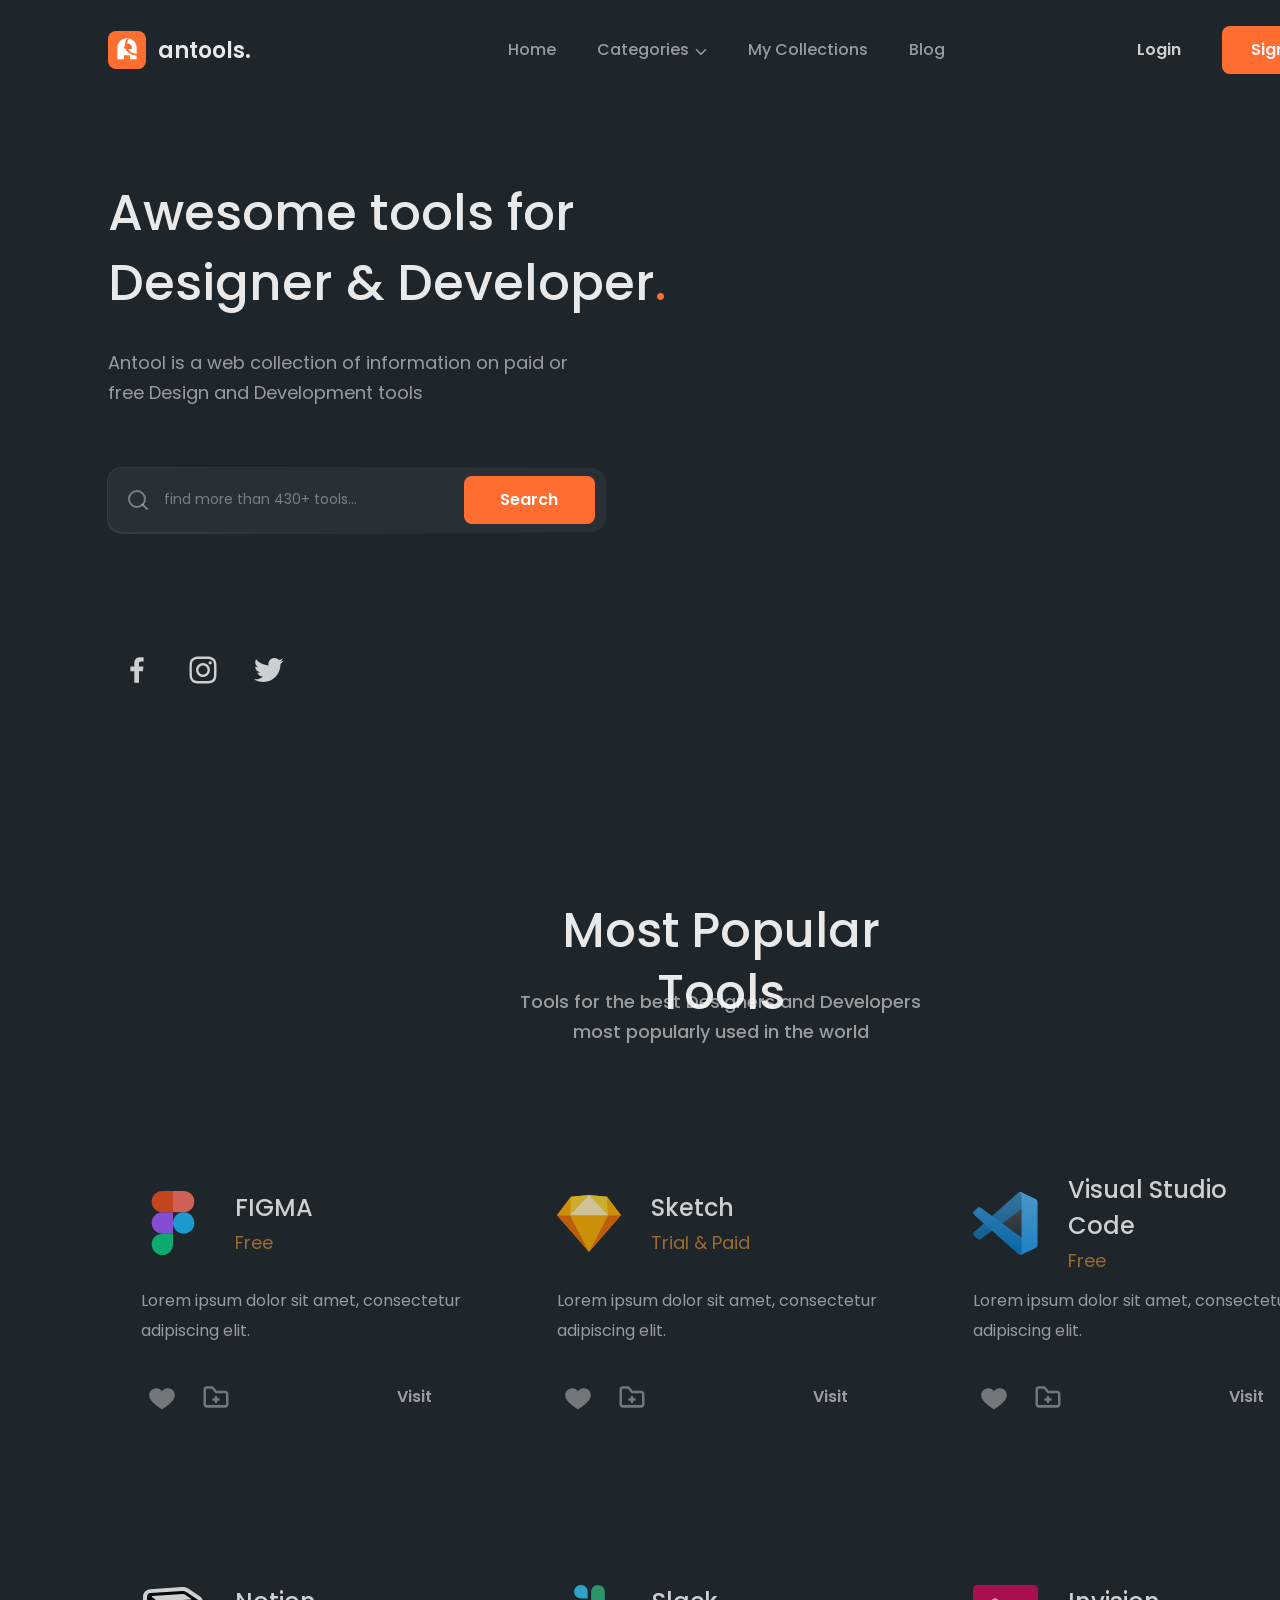
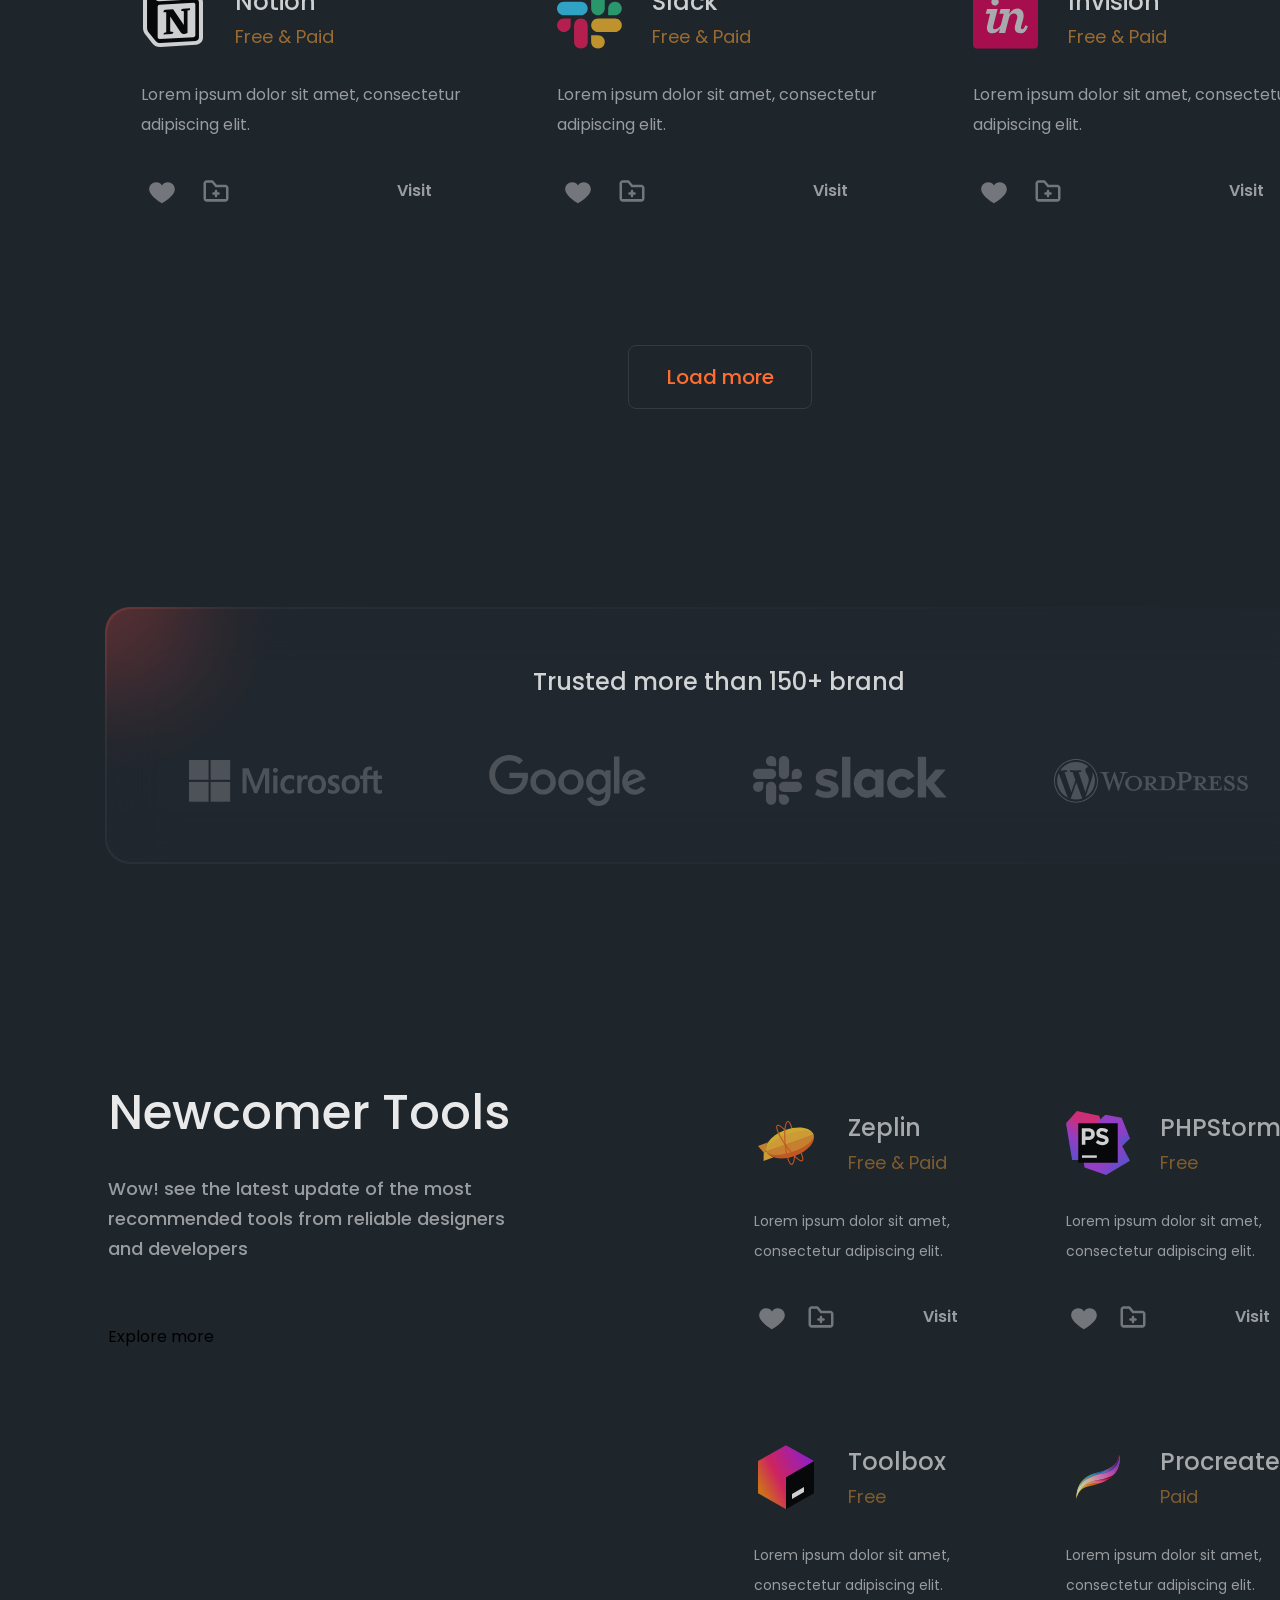
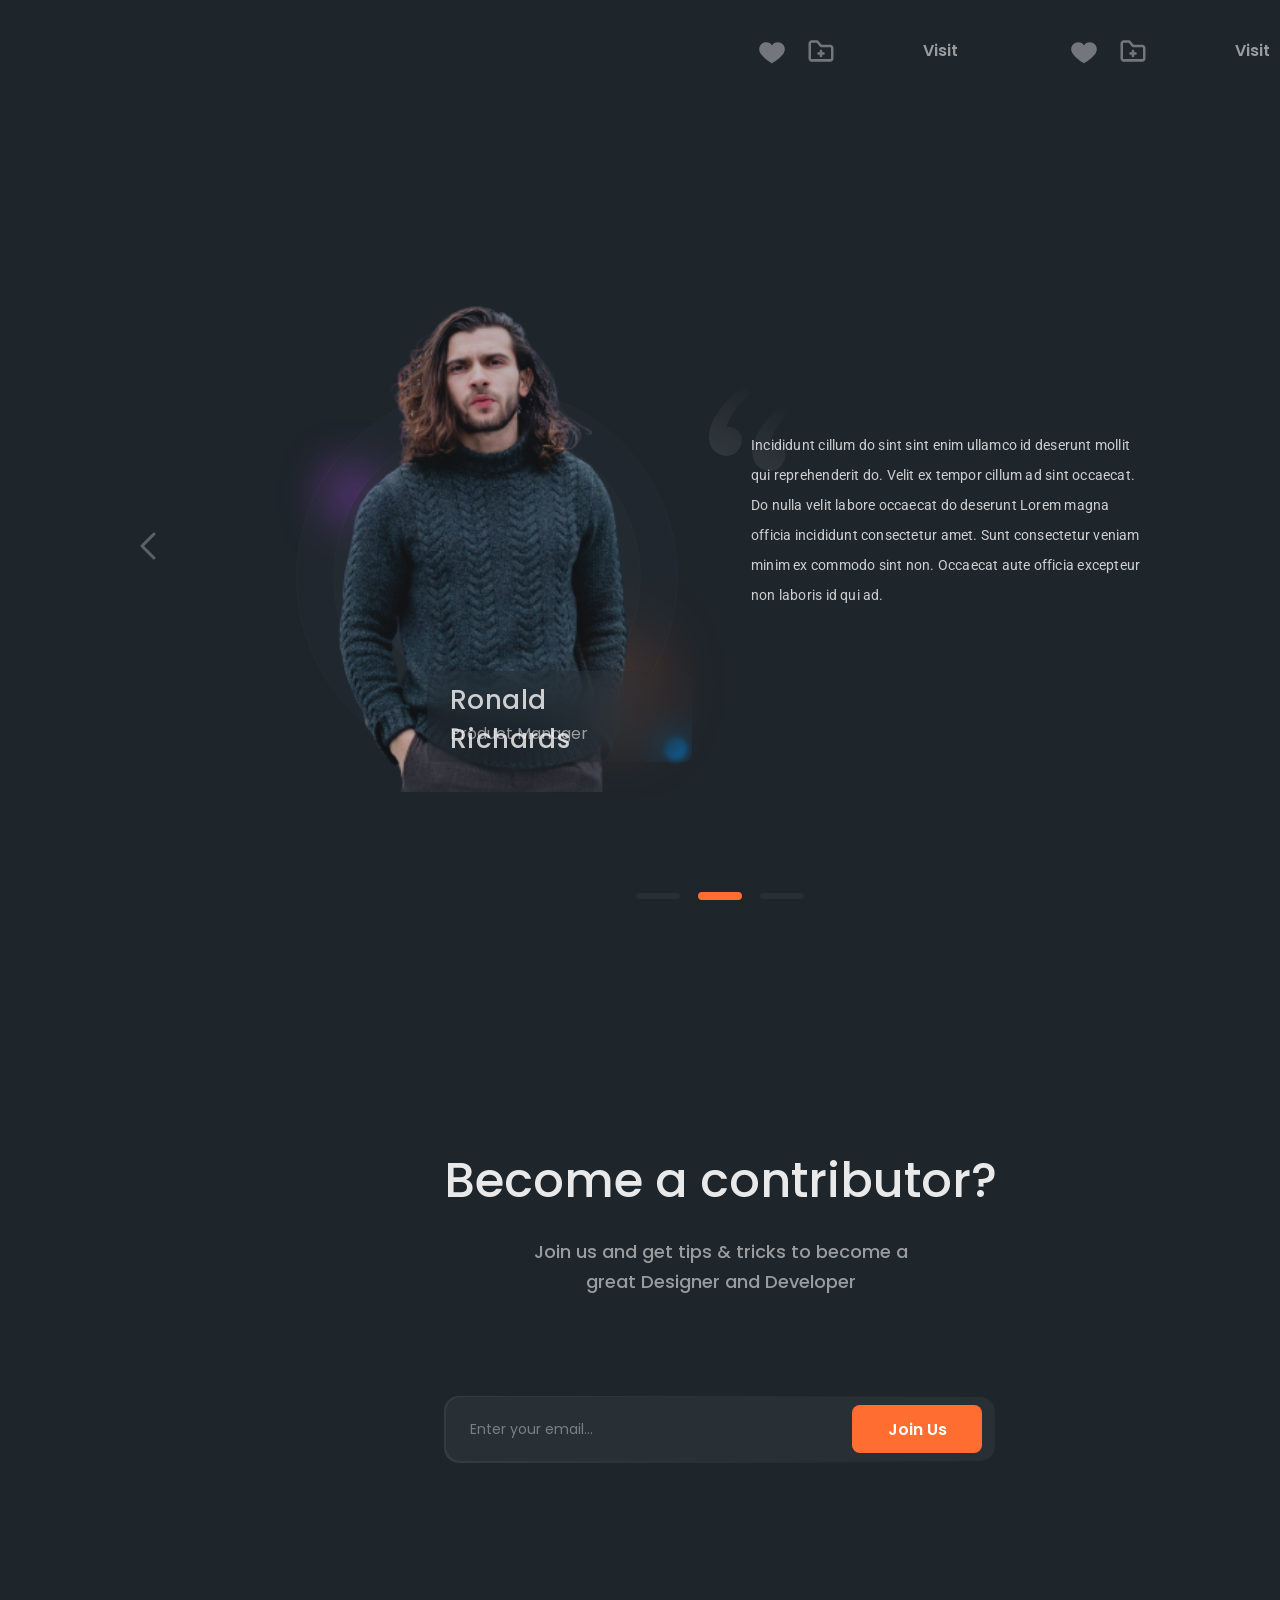
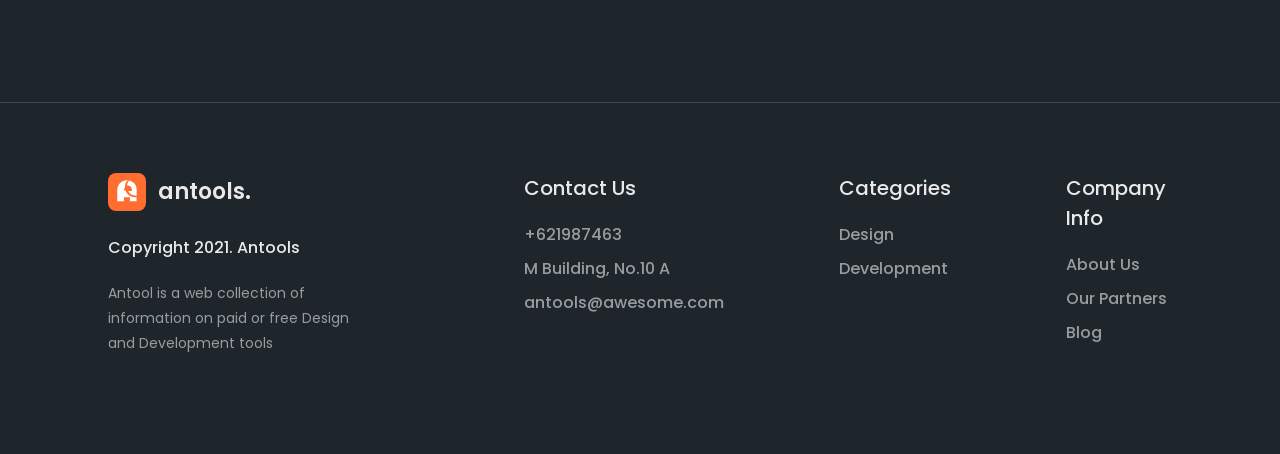
==== src/index.html @ 2c5e42e0 "first commit" ====
<!DOCTYPE html>
<html lang="en">
<head>
    <meta charset="UTF-8">
    <title>Antools</title>
    <link href="https://fonts.googleapis.com/css2?family=Lora:wght@500&family=Poppins:wght@400;500;600&family=Roboto&display=swap"
          rel="stylesheet">
    <link rel="preconnect" href="https://fonts.googleapis.com">
    <link rel="preconnect" href="https://fonts.gstatic.com" crossorigin>
    <link rel="stylesheet" href="css/reset.css">
    <link rel="stylesheet" href="css/header.css">
    <link rel="stylesheet" href="css/buttons.css">
    <link rel="stylesheet" href="css/search.css">
    <link rel="stylesheet" href="css/most-popular-tool.css">
    <link rel="stylesheet" href="css/trusted.css">
    <link rel="stylesheet" href="css/newcomer-tools.css">
    <link rel="stylesheet" href="css/slider.css">
    <link rel="stylesheet" href="css/form.css">
    <link rel="stylesheet" href="css/footer.css">
</head>
<body>
<div class="container">
    <header>
        <div class="header-row">
            <div class="header-logo">
                <img src="./img/logo.svg" alt="logo">
                <p>antools.</p>
            </div>
            <div class="header-nav">
                <ul>
                    <li><a>Home</a></li>
                    <li>
                        <a>Categories </a>
                        <svg width="12" height="6" viewBox="0 0 12 6" fill="none" xmlns="http://www.w3.org/2000/svg">
                            <path d="M1.5 0.75L6 5.25L10.5 0.75" stroke-width="1.5" stroke-linecap="round" stroke-linejoin="round"/>
                        </svg>
                    </li>
                    <li><a>My Collections</a></li>
                    <li><a>Blog</a></li>
                </ul>
            </div>
            <div class="header-auth">
                <button class="login">Login</button>
                <button class="sign">Sign Up</button>
            </div>

        </div>
    </header>

    <div class="search-block">
        <div class="search-content">
            <h1>Awesome tools for
                <br>
                Designer & Developer
                <span>.</span>
            </h1>
            <p>Antool is a web collection of information on paid or
                <br>
                free Design and Development tools</p>
            <div class="search-border">
                <div class="search">
                    <img src="img/search.svg">
                    <input placeholder="find more than 430+ tools...">
                    <button>Search</button>
                </div>
            </div>

            <div class="search-block-logos">
                <button>
                    <svg width="34" height="34" fill="none" viewBox="0 0 34 34" xmlns="http://www.w3.org/2000/svg">
                        <path d="M18.9791 29.7458V18.1347H22.8962L23.4784 13.5887H18.9791V10.693C18.9791 9.38116 19.3446 8.483 21.2274 8.483H23.613V4.42991C22.4523 4.30552 21.2855 4.24545 20.1181 4.25C16.6558 4.25 14.2786 6.36366 14.2786 10.2439V13.5802H10.387V18.1262H14.2871V29.7458H18.9791Z"/>
                    </svg>
                </button>
                <button>
                    <svg width="36" height="36" fill="none" viewBox="0 0 36 36" xmlns="http://www.w3.org/2000/svg">
                        <path d="M17.9985 11.0654C16.159 11.0654 14.3948 11.7962 13.094 13.0969C11.7933 14.3977 11.0625 16.1619 11.0625 18.0014C11.0625 19.841 11.7933 21.6052 13.094 22.9059C14.3948 24.2067 16.159 24.9374 17.9985 24.9374C19.838 24.9374 21.6022 24.2067 22.903 22.9059C24.2037 21.6052 24.9345 19.841 24.9345 18.0014C24.9345 16.1619 24.2037 14.3977 22.903 13.0969C21.6022 11.7962 19.838 11.0654 17.9985 11.0654ZM17.9985 22.5059C16.8034 22.5059 15.6573 22.0312 14.8123 21.1862C13.9672 20.3411 13.4925 19.195 13.4925 17.9999C13.4925 16.8049 13.9672 15.6587 14.8123 14.8137C15.6573 13.9687 16.8034 13.4939 17.9985 13.4939C19.1936 13.4939 20.3397 13.9687 21.1847 14.8137C22.0298 15.6587 22.5045 16.8049 22.5045 17.9999C22.5045 19.195 22.0298 20.3411 21.1847 21.1862C20.3397 22.0312 19.1936 22.5059 17.9985 22.5059Z"/>
                        <path d="M25.209 12.4275C26.1021 12.4275 26.826 11.7035 26.826 10.8105C26.826 9.91744 26.1021 9.19348 25.209 9.19348C24.316 9.19348 23.592 9.91744 23.592 10.8105C23.592 11.7035 24.316 12.4275 25.209 12.4275Z"/>
                        <path d="M30.7995 9.16645C30.4522 8.26972 29.9216 7.45537 29.2415 6.77553C28.5614 6.0957 27.7468 5.56535 26.85 5.21845C25.8005 4.82448 24.6918 4.61146 23.571 4.58845C22.1265 4.52545 21.669 4.50745 18.006 4.50745C14.343 4.50745 13.8735 4.50745 12.441 4.58845C11.3211 4.61028 10.2131 4.82335 9.16499 5.21845C8.26789 5.56495 7.45314 6.09515 6.77299 6.77504C6.09285 7.45493 5.56233 8.26948 5.21549 9.16645C4.82145 10.2159 4.60891 11.3247 4.58699 12.4454C4.52249 13.8884 4.50299 14.3459 4.50299 18.0104C4.50299 21.6734 4.50299 22.1399 4.58699 23.5754C4.60949 24.6974 4.82099 25.8044 5.21549 26.8559C5.56331 27.7526 6.09433 28.5668 6.77464 29.2466C7.45495 29.9264 8.26959 30.4568 9.16649 30.8039C10.2126 31.2137 11.321 31.442 12.444 31.4789C13.8885 31.5419 14.346 31.5614 18.009 31.5614C21.672 31.5614 22.1415 31.5614 23.574 31.4789C24.6946 31.4562 25.8033 31.2437 26.853 30.8505C27.7496 30.5027 28.5639 29.9719 29.2439 29.2919C29.924 28.6119 30.4548 27.7976 30.8025 26.9009C31.197 25.851 31.4085 24.7439 31.431 23.622C31.4955 22.1789 31.515 21.7214 31.515 18.0569C31.515 14.3924 31.515 13.9274 31.431 12.4919C31.4135 11.3554 31.1999 10.2303 30.7995 9.16645ZM28.9725 23.4644C28.9628 24.3289 28.805 25.1853 28.506 25.9964C28.2807 26.5798 27.9359 27.1094 27.4936 27.5515C27.0513 27.9935 26.5214 28.338 25.938 28.5629C25.1358 28.8606 24.2885 29.0184 23.433 29.0294C22.008 29.0954 21.606 29.1119 17.952 29.1119C14.295 29.1119 13.9215 29.1119 12.4695 29.0294C11.6144 29.019 10.7675 28.8612 9.96599 28.5629C9.38052 28.3394 8.84849 27.9955 8.40433 27.5534C7.96016 27.1113 7.61374 26.5809 7.38749 25.9964C7.09266 25.194 6.93496 24.3477 6.92099 23.4929C6.85649 22.0679 6.84149 21.6659 6.84149 18.0119C6.84149 14.3564 6.84149 13.9829 6.92099 12.5294C6.93069 11.6655 7.08847 10.8096 7.38749 9.99895C7.84499 8.81545 8.78249 7.88395 9.96599 7.43095C10.7679 7.13416 11.6145 6.97639 12.4695 6.96445C13.896 6.89995 14.2965 6.88195 17.952 6.88195C21.6075 6.88195 21.9825 6.88195 23.433 6.96445C24.2886 6.97474 25.136 7.13255 25.938 7.43095C26.5214 7.65636 27.0512 8.00125 27.4934 8.44349C27.9357 8.88573 28.2806 9.41555 28.506 9.99895C28.8008 10.8014 28.9585 11.6477 28.9725 12.5024C29.037 13.9289 29.0535 14.3294 29.0535 17.9849C29.0535 21.6389 29.0535 22.0319 28.989 23.466H28.9725V23.4644Z"/>
                    </svg>
                </button>
                <button>
                    <svg width="36" height="36" viewBox="0 0 36 36" fill="none" xmlns="http://www.w3.org/2000/svg">
                        <path d="M29.4495 11.9956C29.469 12.2581 29.469 12.5191 29.469 12.7801C29.469 20.7676 23.3895 29.9716 12.279 29.9716C8.856 29.9716 5.676 28.9801 3 27.2581C3.486 27.3136 3.954 27.3331 4.4595 27.3331C7.17899 27.3396 9.82147 26.4303 11.961 24.7516C10.7001 24.7287 9.47786 24.3128 8.46486 23.5617C7.45185 22.8106 6.69868 21.7619 6.3105 20.5621C6.684 20.6176 7.059 20.6551 7.452 20.6551C7.9935 20.6551 8.538 20.5801 9.0435 20.4496C7.67514 20.1733 6.44471 19.4316 5.56143 18.3506C4.67815 17.2696 4.19654 15.916 4.1985 14.5201V14.4451C5.004 14.8936 5.9385 15.1741 6.9285 15.2116C6.09913 14.6604 5.41908 13.9126 4.94901 13.0348C4.47894 12.1569 4.23347 11.1763 4.2345 10.1806C4.2345 9.05857 4.533 8.02957 5.0565 7.13257C6.57471 9.0001 8.46825 10.5279 10.6145 11.6171C12.7608 12.7062 15.1118 13.3324 17.5155 13.4551C17.4225 13.0051 17.3655 12.5386 17.3655 12.0706C17.3651 11.277 17.5211 10.4912 17.8246 9.75793C18.1281 9.0247 18.5732 8.35848 19.1343 7.79735C19.6954 7.23622 20.3616 6.79118 21.0949 6.48768C21.8281 6.18418 22.6139 6.02817 23.4075 6.02857C25.1475 6.02857 26.718 6.75756 27.822 7.93657C29.1747 7.67499 30.4718 7.1812 31.656 6.47706C31.2051 7.87329 30.2606 9.05722 28.9995 9.80707C30.1992 9.67023 31.3717 9.35474 32.478 8.87107C31.6517 10.0757 30.6278 11.1321 29.4495 11.9956Z"/>
                    </svg>
                </button>
            </div>
        </div>

    </div>

    <div class="most-popular-block">
        <div>
            <div class="most-popular-head">
                <h1>Most Popular Tools</h1>
                <p>Tools for the best Designers and Developers most popularly used in the world</p>
            </div>

            <div class="cards-block">
                <div class="card-border">
                    <div class="circle">
                        <div class="back">
                            <div class="card">
                                <div class="card-head">
                                    <img src="img/logos/figma.svg">
                                    <div class="head-text">
                                        <h2>FIGMA</h2>
                                        <h3>Free</h3>
                                    </div>
                                </div>
                                <p>Lorem ipsum dolor sit amet, consectetur adipiscing elit.</p>
                                <div class="card-buttons">
                                    <button class="button-like">
                                        <svg width="28" height="28" viewBox="0 0 28 28"
                                             xmlns="http://www.w3.org/2000/svg">
                                            <path d="M19.8334 5.25C17.3834 5.25 15.225 6.475 14 8.4C12.775 6.475 10.6167 5.25 8.16669 5.25C4.31669 5.25 1.16669 8.4 1.16669 12.25C1.16669 19.1917 14 26.25 14 26.25C14 26.25 26.8334 19.25 26.8334 12.25C26.8334 8.4 23.6834 5.25 19.8334 5.25Z"/>
                                        </svg>
                                    </button>
                                    <button class="button-add">
                                        <svg width="30" height="30" viewBox="0 0 30 30" fill="none" xmlns="http://www.w3.org/2000/svg">
                                            <path d="M17.5 16.25H16.25V15C16.25 14.6685 16.1183 14.3505 15.8839 14.1161C15.6495 13.8817 15.3315 13.75 15 13.75C14.6685 13.75 14.3505 13.8817 14.1161 14.1161C13.8817 14.3505 13.75 14.6685 13.75 15V16.25H12.5C12.1685 16.25 11.8505 16.3817 11.6161 16.6161C11.3817 16.8505 11.25 17.1685 11.25 17.5C11.25 17.8315 11.3817 18.1495 11.6161 18.3839C11.8505 18.6183 12.1685 18.75 12.5 18.75H13.75V20C13.75 20.3315 13.8817 20.6495 14.1161 20.8839C14.3505 21.1183 14.6685 21.25 15 21.25C15.3315 21.25 15.6495 21.1183 15.8839 20.8839C16.1183 20.6495 16.25 20.3315 16.25 20V18.75H17.5C17.8315 18.75 18.1495 18.6183 18.3839 18.3839C18.6183 18.1495 18.75 17.8315 18.75 17.5C18.75 17.1685 18.6183 16.8505 18.3839 16.6161C18.1495 16.3817 17.8315 16.25 17.5 16.25Z"/>
                                            <path d="M24.375 8.81249H15.625L12.3375 4.83749C12.2212 4.6941 12.0745 4.57825 11.9081 4.49829C11.7417 4.41832 11.5596 4.37621 11.375 4.37499H5.625C4.80826 4.36496 4.02083 4.67898 3.43512 5.24829C2.84942 5.8176 2.51317 6.59579 2.5 7.41249V22.5875C2.51317 23.4042 2.84942 24.1824 3.43512 24.7517C4.02083 25.321 4.80826 25.635 5.625 25.625H24.375C25.1917 25.635 25.9792 25.321 26.5649 24.7517C27.1506 24.1824 27.4868 23.4042 27.5 22.5875V11.85C27.4868 11.0333 27.1506 10.2551 26.5649 9.68579C25.9792 9.11648 25.1917 8.80246 24.375 8.81249ZM25 22.5625C24.9953 22.6392 24.9753 22.7142 24.9411 22.783C24.9069 22.8518 24.8593 22.9131 24.801 22.9632C24.7427 23.0133 24.675 23.0512 24.6019 23.0747C24.5287 23.0982 24.4515 23.1068 24.375 23.1H5.625C5.54846 23.1068 5.47132 23.0982 5.39815 23.0747C5.32498 23.0512 5.25726 23.0133 5.199 22.9632C5.14073 22.9131 5.0931 22.8518 5.05892 22.783C5.02474 22.7142 5.00471 22.6392 5 22.5625V7.41249C5.00471 7.33578 5.02474 7.2608 5.05892 7.19197C5.0931 7.12315 5.14073 7.06187 5.199 7.01176C5.25726 6.96165 5.32498 6.92373 5.39815 6.90024C5.47132 6.87675 5.54846 6.86816 5.625 6.87499H10.7875L14.0375 10.85C14.1538 10.9934 14.3005 11.1092 14.4669 11.1892C14.6333 11.2692 14.8154 11.3113 15 11.3125H24.375C24.4515 11.3057 24.5287 11.3142 24.6019 11.3377C24.675 11.3612 24.7427 11.3992 24.801 11.4493C24.8593 11.4994 24.9069 11.5606 24.9411 11.6295C24.9753 11.6983 24.9953 11.7733 25 11.85V22.5625Z"/>
                                        </svg>
                                    </button>
                                    <button class="visit">Visit</button>
                                </div>
                            </div>
                        </div>
                    </div>
                </div>

                <div class="card-border">
                    <div class="circle">
                        <div class="back">
                            <div class="card">
                                <div class="card-head">
                                    <img src="img/logos/sketch.svg">
                                    <div class="head-text">
                                        <h2>Sketch</h2>
                                        <h3>Trial & Paid</h3>
                                    </div>
                                </div>
                                <p>Lorem ipsum dolor sit amet, consectetur adipiscing elit.</p>
                                <div class="card-buttons">
                                    <button class="button-like">
                                        <svg width="28" height="28" viewBox="0 0 28 28"
                                             xmlns="http://www.w3.org/2000/svg">
                                            <path d="M19.8334 5.25C17.3834 5.25 15.225 6.475 14 8.4C12.775 6.475 10.6167 5.25 8.16669 5.25C4.31669 5.25 1.16669 8.4 1.16669 12.25C1.16669 19.1917 14 26.25 14 26.25C14 26.25 26.8334 19.25 26.8334 12.25C26.8334 8.4 23.6834 5.25 19.8334 5.25Z"/>
                                        </svg>
                                    </button>
                                    <button class="button-add">
                                        <svg width="30" height="30" viewBox="0 0 30 30" fill="none" xmlns="http://www.w3.org/2000/svg">
                                            <path d="M17.5 16.25H16.25V15C16.25 14.6685 16.1183 14.3505 15.8839 14.1161C15.6495 13.8817 15.3315 13.75 15 13.75C14.6685 13.75 14.3505 13.8817 14.1161 14.1161C13.8817 14.3505 13.75 14.6685 13.75 15V16.25H12.5C12.1685 16.25 11.8505 16.3817 11.6161 16.6161C11.3817 16.8505 11.25 17.1685 11.25 17.5C11.25 17.8315 11.3817 18.1495 11.6161 18.3839C11.8505 18.6183 12.1685 18.75 12.5 18.75H13.75V20C13.75 20.3315 13.8817 20.6495 14.1161 20.8839C14.3505 21.1183 14.6685 21.25 15 21.25C15.3315 21.25 15.6495 21.1183 15.8839 20.8839C16.1183 20.6495 16.25 20.3315 16.25 20V18.75H17.5C17.8315 18.75 18.1495 18.6183 18.3839 18.3839C18.6183 18.1495 18.75 17.8315 18.75 17.5C18.75 17.1685 18.6183 16.8505 18.3839 16.6161C18.1495 16.3817 17.8315 16.25 17.5 16.25Z"/>
                                            <path d="M24.375 8.81249H15.625L12.3375 4.83749C12.2212 4.6941 12.0745 4.57825 11.9081 4.49829C11.7417 4.41832 11.5596 4.37621 11.375 4.37499H5.625C4.80826 4.36496 4.02083 4.67898 3.43512 5.24829C2.84942 5.8176 2.51317 6.59579 2.5 7.41249V22.5875C2.51317 23.4042 2.84942 24.1824 3.43512 24.7517C4.02083 25.321 4.80826 25.635 5.625 25.625H24.375C25.1917 25.635 25.9792 25.321 26.5649 24.7517C27.1506 24.1824 27.4868 23.4042 27.5 22.5875V11.85C27.4868 11.0333 27.1506 10.2551 26.5649 9.68579C25.9792 9.11648 25.1917 8.80246 24.375 8.81249ZM25 22.5625C24.9953 22.6392 24.9753 22.7142 24.9411 22.783C24.9069 22.8518 24.8593 22.9131 24.801 22.9632C24.7427 23.0133 24.675 23.0512 24.6019 23.0747C24.5287 23.0982 24.4515 23.1068 24.375 23.1H5.625C5.54846 23.1068 5.47132 23.0982 5.39815 23.0747C5.32498 23.0512 5.25726 23.0133 5.199 22.9632C5.14073 22.9131 5.0931 22.8518 5.05892 22.783C5.02474 22.7142 5.00471 22.6392 5 22.5625V7.41249C5.00471 7.33578 5.02474 7.2608 5.05892 7.19197C5.0931 7.12315 5.14073 7.06187 5.199 7.01176C5.25726 6.96165 5.32498 6.92373 5.39815 6.90024C5.47132 6.87675 5.54846 6.86816 5.625 6.87499H10.7875L14.0375 10.85C14.1538 10.9934 14.3005 11.1092 14.4669 11.1892C14.6333 11.2692 14.8154 11.3113 15 11.3125H24.375C24.4515 11.3057 24.5287 11.3142 24.6019 11.3377C24.675 11.3612 24.7427 11.3992 24.801 11.4493C24.8593 11.4994 24.9069 11.5606 24.9411 11.6295C24.9753 11.6983 24.9953 11.7733 25 11.85V22.5625Z"/>
                                        </svg>
                                    </button>
                                    <button class="visit">Visit</button>
                                </div>
                            </div>
                        </div>
                    </div>
                </div>

                <div class="card-border">
                    <div class="circle">
                        <div class="back">
                            <div class="card">
                                <div class="card-head">
                                    <img src="img/logos/visual-studio-code.svg">
                                    <div class="head-text">
                                        <h2>Visual Studio Code</h2>
                                        <h3>Free</h3>
                                    </div>
                                </div>
                                <p>Lorem ipsum dolor sit amet, consectetur adipiscing elit.</p>
                                <div class="card-buttons">
                                    <button class="button-like">
                                        <svg width="28" height="28" viewBox="0 0 28 28"
                                             xmlns="http://www.w3.org/2000/svg">
                                            <path d="M19.8334 5.25C17.3834 5.25 15.225 6.475 14 8.4C12.775 6.475 10.6167 5.25 8.16669 5.25C4.31669 5.25 1.16669 8.4 1.16669 12.25C1.16669 19.1917 14 26.25 14 26.25C14 26.25 26.8334 19.25 26.8334 12.25C26.8334 8.4 23.6834 5.25 19.8334 5.25Z"/>
                                        </svg>
                                    </button>
                                    <button class="button-add">
                                        <svg width="30" height="30" viewBox="0 0 30 30" fill="none" xmlns="http://www.w3.org/2000/svg">
                                            <path d="M17.5 16.25H16.25V15C16.25 14.6685 16.1183 14.3505 15.8839 14.1161C15.6495 13.8817 15.3315 13.75 15 13.75C14.6685 13.75 14.3505 13.8817 14.1161 14.1161C13.8817 14.3505 13.75 14.6685 13.75 15V16.25H12.5C12.1685 16.25 11.8505 16.3817 11.6161 16.6161C11.3817 16.8505 11.25 17.1685 11.25 17.5C11.25 17.8315 11.3817 18.1495 11.6161 18.3839C11.8505 18.6183 12.1685 18.75 12.5 18.75H13.75V20C13.75 20.3315 13.8817 20.6495 14.1161 20.8839C14.3505 21.1183 14.6685 21.25 15 21.25C15.3315 21.25 15.6495 21.1183 15.8839 20.8839C16.1183 20.6495 16.25 20.3315 16.25 20V18.75H17.5C17.8315 18.75 18.1495 18.6183 18.3839 18.3839C18.6183 18.1495 18.75 17.8315 18.75 17.5C18.75 17.1685 18.6183 16.8505 18.3839 16.6161C18.1495 16.3817 17.8315 16.25 17.5 16.25Z"/>
                                            <path d="M24.375 8.81249H15.625L12.3375 4.83749C12.2212 4.6941 12.0745 4.57825 11.9081 4.49829C11.7417 4.41832 11.5596 4.37621 11.375 4.37499H5.625C4.80826 4.36496 4.02083 4.67898 3.43512 5.24829C2.84942 5.8176 2.51317 6.59579 2.5 7.41249V22.5875C2.51317 23.4042 2.84942 24.1824 3.43512 24.7517C4.02083 25.321 4.80826 25.635 5.625 25.625H24.375C25.1917 25.635 25.9792 25.321 26.5649 24.7517C27.1506 24.1824 27.4868 23.4042 27.5 22.5875V11.85C27.4868 11.0333 27.1506 10.2551 26.5649 9.68579C25.9792 9.11648 25.1917 8.80246 24.375 8.81249ZM25 22.5625C24.9953 22.6392 24.9753 22.7142 24.9411 22.783C24.9069 22.8518 24.8593 22.9131 24.801 22.9632C24.7427 23.0133 24.675 23.0512 24.6019 23.0747C24.5287 23.0982 24.4515 23.1068 24.375 23.1H5.625C5.54846 23.1068 5.47132 23.0982 5.39815 23.0747C5.32498 23.0512 5.25726 23.0133 5.199 22.9632C5.14073 22.9131 5.0931 22.8518 5.05892 22.783C5.02474 22.7142 5.00471 22.6392 5 22.5625V7.41249C5.00471 7.33578 5.02474 7.2608 5.05892 7.19197C5.0931 7.12315 5.14073 7.06187 5.199 7.01176C5.25726 6.96165 5.32498 6.92373 5.39815 6.90024C5.47132 6.87675 5.54846 6.86816 5.625 6.87499H10.7875L14.0375 10.85C14.1538 10.9934 14.3005 11.1092 14.4669 11.1892C14.6333 11.2692 14.8154 11.3113 15 11.3125H24.375C24.4515 11.3057 24.5287 11.3142 24.6019 11.3377C24.675 11.3612 24.7427 11.3992 24.801 11.4493C24.8593 11.4994 24.9069 11.5606 24.9411 11.6295C24.9753 11.6983 24.9953 11.7733 25 11.85V22.5625Z"/>
                                        </svg>
                                    </button>
                                    <button class="visit">Visit</button>
                                </div>
                            </div>
                        </div>
                    </div>
                </div>

                <div class="card-border">
                    <div class="circle">
                        <div class="back">
                            <div class="card">
                                <div class="card-head">
                                    <img src="img/logos/notion.svg">
                                    <div class="head-text">
                                        <h2>Notion</h2>
                                        <h3>Free & Paid</h3>
                                    </div>
                                </div>
                                <p>Lorem ipsum dolor sit amet, consectetur adipiscing elit.</p>
                                <div class="card-buttons">
                                    <button class="button-like">
                                        <svg width="28" height="28" viewBox="0 0 28 28"
                                             xmlns="http://www.w3.org/2000/svg">
                                            <path d="M19.8334 5.25C17.3834 5.25 15.225 6.475 14 8.4C12.775 6.475 10.6167 5.25 8.16669 5.25C4.31669 5.25 1.16669 8.4 1.16669 12.25C1.16669 19.1917 14 26.25 14 26.25C14 26.25 26.8334 19.25 26.8334 12.25C26.8334 8.4 23.6834 5.25 19.8334 5.25Z"/>
                                        </svg>
                                    </button>
                                    <button class="button-add">
                                        <svg width="30" height="30" viewBox="0 0 30 30" fill="none" xmlns="http://www.w3.org/2000/svg">
                                            <path d="M17.5 16.25H16.25V15C16.25 14.6685 16.1183 14.3505 15.8839 14.1161C15.6495 13.8817 15.3315 13.75 15 13.75C14.6685 13.75 14.3505 13.8817 14.1161 14.1161C13.8817 14.3505 13.75 14.6685 13.75 15V16.25H12.5C12.1685 16.25 11.8505 16.3817 11.6161 16.6161C11.3817 16.8505 11.25 17.1685 11.25 17.5C11.25 17.8315 11.3817 18.1495 11.6161 18.3839C11.8505 18.6183 12.1685 18.75 12.5 18.75H13.75V20C13.75 20.3315 13.8817 20.6495 14.1161 20.8839C14.3505 21.1183 14.6685 21.25 15 21.25C15.3315 21.25 15.6495 21.1183 15.8839 20.8839C16.1183 20.6495 16.25 20.3315 16.25 20V18.75H17.5C17.8315 18.75 18.1495 18.6183 18.3839 18.3839C18.6183 18.1495 18.75 17.8315 18.75 17.5C18.75 17.1685 18.6183 16.8505 18.3839 16.6161C18.1495 16.3817 17.8315 16.25 17.5 16.25Z"/>
                                            <path d="M24.375 8.81249H15.625L12.3375 4.83749C12.2212 4.6941 12.0745 4.57825 11.9081 4.49829C11.7417 4.41832 11.5596 4.37621 11.375 4.37499H5.625C4.80826 4.36496 4.02083 4.67898 3.43512 5.24829C2.84942 5.8176 2.51317 6.59579 2.5 7.41249V22.5875C2.51317 23.4042 2.84942 24.1824 3.43512 24.7517C4.02083 25.321 4.80826 25.635 5.625 25.625H24.375C25.1917 25.635 25.9792 25.321 26.5649 24.7517C27.1506 24.1824 27.4868 23.4042 27.5 22.5875V11.85C27.4868 11.0333 27.1506 10.2551 26.5649 9.68579C25.9792 9.11648 25.1917 8.80246 24.375 8.81249ZM25 22.5625C24.9953 22.6392 24.9753 22.7142 24.9411 22.783C24.9069 22.8518 24.8593 22.9131 24.801 22.9632C24.7427 23.0133 24.675 23.0512 24.6019 23.0747C24.5287 23.0982 24.4515 23.1068 24.375 23.1H5.625C5.54846 23.1068 5.47132 23.0982 5.39815 23.0747C5.32498 23.0512 5.25726 23.0133 5.199 22.9632C5.14073 22.9131 5.0931 22.8518 5.05892 22.783C5.02474 22.7142 5.00471 22.6392 5 22.5625V7.41249C5.00471 7.33578 5.02474 7.2608 5.05892 7.19197C5.0931 7.12315 5.14073 7.06187 5.199 7.01176C5.25726 6.96165 5.32498 6.92373 5.39815 6.90024C5.47132 6.87675 5.54846 6.86816 5.625 6.87499H10.7875L14.0375 10.85C14.1538 10.9934 14.3005 11.1092 14.4669 11.1892C14.6333 11.2692 14.8154 11.3113 15 11.3125H24.375C24.4515 11.3057 24.5287 11.3142 24.6019 11.3377C24.675 11.3612 24.7427 11.3992 24.801 11.4493C24.8593 11.4994 24.9069 11.5606 24.9411 11.6295C24.9753 11.6983 24.9953 11.7733 25 11.85V22.5625Z"/>
                                        </svg>
                                    </button>
                                    <button class="visit">Visit</button>
                                </div>
                            </div>
                        </div>
                    </div>
                </div>

                <div class="card-border">
                    <div class="circle">
                        <div class="back">
                            <div class="card">
                                <div class="card-head">
                                    <img src="img/logos/slack.svg">
                                    <div class="head-text">
                                        <h2>Slack</h2>
                                        <h3>Free & Paid</h3>
                                    </div>
                                </div>
                                <p>Lorem ipsum dolor sit amet, consectetur adipiscing elit.</p>
                                <div class="card-buttons">
                                    <button class="button-like">
                                        <svg width="28" height="28" viewBox="0 0 28 28"
                                             xmlns="http://www.w3.org/2000/svg">
                                            <path d="M19.8334 5.25C17.3834 5.25 15.225 6.475 14 8.4C12.775 6.475 10.6167 5.25 8.16669 5.25C4.31669 5.25 1.16669 8.4 1.16669 12.25C1.16669 19.1917 14 26.25 14 26.25C14 26.25 26.8334 19.25 26.8334 12.25C26.8334 8.4 23.6834 5.25 19.8334 5.25Z"/>
                                        </svg>
                                    </button>
                                    <button class="button-add">
                                        <svg width="30" height="30" viewBox="0 0 30 30" fill="none" xmlns="http://www.w3.org/2000/svg">
                                            <path d="M17.5 16.25H16.25V15C16.25 14.6685 16.1183 14.3505 15.8839 14.1161C15.6495 13.8817 15.3315 13.75 15 13.75C14.6685 13.75 14.3505 13.8817 14.1161 14.1161C13.8817 14.3505 13.75 14.6685 13.75 15V16.25H12.5C12.1685 16.25 11.8505 16.3817 11.6161 16.6161C11.3817 16.8505 11.25 17.1685 11.25 17.5C11.25 17.8315 11.3817 18.1495 11.6161 18.3839C11.8505 18.6183 12.1685 18.75 12.5 18.75H13.75V20C13.75 20.3315 13.8817 20.6495 14.1161 20.8839C14.3505 21.1183 14.6685 21.25 15 21.25C15.3315 21.25 15.6495 21.1183 15.8839 20.8839C16.1183 20.6495 16.25 20.3315 16.25 20V18.75H17.5C17.8315 18.75 18.1495 18.6183 18.3839 18.3839C18.6183 18.1495 18.75 17.8315 18.75 17.5C18.75 17.1685 18.6183 16.8505 18.3839 16.6161C18.1495 16.3817 17.8315 16.25 17.5 16.25Z"/>
                                            <path d="M24.375 8.81249H15.625L12.3375 4.83749C12.2212 4.6941 12.0745 4.57825 11.9081 4.49829C11.7417 4.41832 11.5596 4.37621 11.375 4.37499H5.625C4.80826 4.36496 4.02083 4.67898 3.43512 5.24829C2.84942 5.8176 2.51317 6.59579 2.5 7.41249V22.5875C2.51317 23.4042 2.84942 24.1824 3.43512 24.7517C4.02083 25.321 4.80826 25.635 5.625 25.625H24.375C25.1917 25.635 25.9792 25.321 26.5649 24.7517C27.1506 24.1824 27.4868 23.4042 27.5 22.5875V11.85C27.4868 11.0333 27.1506 10.2551 26.5649 9.68579C25.9792 9.11648 25.1917 8.80246 24.375 8.81249ZM25 22.5625C24.9953 22.6392 24.9753 22.7142 24.9411 22.783C24.9069 22.8518 24.8593 22.9131 24.801 22.9632C24.7427 23.0133 24.675 23.0512 24.6019 23.0747C24.5287 23.0982 24.4515 23.1068 24.375 23.1H5.625C5.54846 23.1068 5.47132 23.0982 5.39815 23.0747C5.32498 23.0512 5.25726 23.0133 5.199 22.9632C5.14073 22.9131 5.0931 22.8518 5.05892 22.783C5.02474 22.7142 5.00471 22.6392 5 22.5625V7.41249C5.00471 7.33578 5.02474 7.2608 5.05892 7.19197C5.0931 7.12315 5.14073 7.06187 5.199 7.01176C5.25726 6.96165 5.32498 6.92373 5.39815 6.90024C5.47132 6.87675 5.54846 6.86816 5.625 6.87499H10.7875L14.0375 10.85C14.1538 10.9934 14.3005 11.1092 14.4669 11.1892C14.6333 11.2692 14.8154 11.3113 15 11.3125H24.375C24.4515 11.3057 24.5287 11.3142 24.6019 11.3377C24.675 11.3612 24.7427 11.3992 24.801 11.4493C24.8593 11.4994 24.9069 11.5606 24.9411 11.6295C24.9753 11.6983 24.9953 11.7733 25 11.85V22.5625Z"/>
                                        </svg>
                                    </button>
                                    <button class="visit">Visit</button>
                                </div>
                            </div>
                        </div>
                    </div>
                </div>

                <div class="card-border">
                    <div class="circle">
                        <div class="back">
                            <div class="card">
                                <div class="card-head">
                                    <img src="img/logos/invision.svg">
                                    <div class="head-text">
                                        <h2>Invision</h2>
                                        <h3>Free & Paid</h3>
                                    </div>
                                </div>
                                <p>Lorem ipsum dolor sit amet, consectetur adipiscing elit.</p>
                                <div class="card-buttons">
                                    <button class="button-like">
                                        <svg width="28" height="28" viewBox="0 0 28 28"
                                             xmlns="http://www.w3.org/2000/svg">
                                            <path d="M19.8334 5.25C17.3834 5.25 15.225 6.475 14 8.4C12.775 6.475 10.6167 5.25 8.16669 5.25C4.31669 5.25 1.16669 8.4 1.16669 12.25C1.16669 19.1917 14 26.25 14 26.25C14 26.25 26.8334 19.25 26.8334 12.25C26.8334 8.4 23.6834 5.25 19.8334 5.25Z"/>
                                        </svg>
                                    </button>
                                    <button class="button-add">
                                        <svg width="30" height="30" viewBox="0 0 30 30" fill="none" xmlns="http://www.w3.org/2000/svg">
                                            <path d="M17.5 16.25H16.25V15C16.25 14.6685 16.1183 14.3505 15.8839 14.1161C15.6495 13.8817 15.3315 13.75 15 13.75C14.6685 13.75 14.3505 13.8817 14.1161 14.1161C13.8817 14.3505 13.75 14.6685 13.75 15V16.25H12.5C12.1685 16.25 11.8505 16.3817 11.6161 16.6161C11.3817 16.8505 11.25 17.1685 11.25 17.5C11.25 17.8315 11.3817 18.1495 11.6161 18.3839C11.8505 18.6183 12.1685 18.75 12.5 18.75H13.75V20C13.75 20.3315 13.8817 20.6495 14.1161 20.8839C14.3505 21.1183 14.6685 21.25 15 21.25C15.3315 21.25 15.6495 21.1183 15.8839 20.8839C16.1183 20.6495 16.25 20.3315 16.25 20V18.75H17.5C17.8315 18.75 18.1495 18.6183 18.3839 18.3839C18.6183 18.1495 18.75 17.8315 18.75 17.5C18.75 17.1685 18.6183 16.8505 18.3839 16.6161C18.1495 16.3817 17.8315 16.25 17.5 16.25Z"/>
                                            <path d="M24.375 8.81249H15.625L12.3375 4.83749C12.2212 4.6941 12.0745 4.57825 11.9081 4.49829C11.7417 4.41832 11.5596 4.37621 11.375 4.37499H5.625C4.80826 4.36496 4.02083 4.67898 3.43512 5.24829C2.84942 5.8176 2.51317 6.59579 2.5 7.41249V22.5875C2.51317 23.4042 2.84942 24.1824 3.43512 24.7517C4.02083 25.321 4.80826 25.635 5.625 25.625H24.375C25.1917 25.635 25.9792 25.321 26.5649 24.7517C27.1506 24.1824 27.4868 23.4042 27.5 22.5875V11.85C27.4868 11.0333 27.1506 10.2551 26.5649 9.68579C25.9792 9.11648 25.1917 8.80246 24.375 8.81249ZM25 22.5625C24.9953 22.6392 24.9753 22.7142 24.9411 22.783C24.9069 22.8518 24.8593 22.9131 24.801 22.9632C24.7427 23.0133 24.675 23.0512 24.6019 23.0747C24.5287 23.0982 24.4515 23.1068 24.375 23.1H5.625C5.54846 23.1068 5.47132 23.0982 5.39815 23.0747C5.32498 23.0512 5.25726 23.0133 5.199 22.9632C5.14073 22.9131 5.0931 22.8518 5.05892 22.783C5.02474 22.7142 5.00471 22.6392 5 22.5625V7.41249C5.00471 7.33578 5.02474 7.2608 5.05892 7.19197C5.0931 7.12315 5.14073 7.06187 5.199 7.01176C5.25726 6.96165 5.32498 6.92373 5.39815 6.90024C5.47132 6.87675 5.54846 6.86816 5.625 6.87499H10.7875L14.0375 10.85C14.1538 10.9934 14.3005 11.1092 14.4669 11.1892C14.6333 11.2692 14.8154 11.3113 15 11.3125H24.375C24.4515 11.3057 24.5287 11.3142 24.6019 11.3377C24.675 11.3612 24.7427 11.3992 24.801 11.4493C24.8593 11.4994 24.9069 11.5606 24.9411 11.6295C24.9753 11.6983 24.9953 11.7733 25 11.85V22.5625Z"/>
                                        </svg>
                                    </button>
                                    <button class="visit">Visit</button>
                                </div>
                            </div>
                        </div>
                    </div>
                </div>

            </div>
        </div>

        <button class="load-more">Load more</button>
    </div>

    <div class="trusted-block-container">
        <div class="trusted-block-border">
            <div class="trusted-block-liner">
                <div class="wrap">
                    <div class="trusted-block">
                        <h3>Trusted more than 150+ brand</h3>
                        <div class="logos">
                            <img src="img/logos/microsoft.svg">
                            <img src="img/logos/google.svg">
                            <img src="img/logos/slack-big.svg">
                            <img src="img/logos/wordpress.svg">
                        </div>
                    </div>
                </div>
            </div>
        </div>
    </div>

    <div class="newcomer-tools">

        <div class="newcomer-tools-description">
            <h2>Newcomer Tools</h2>
            <p>Wow! see the latest update of the most recommended tools from reliable designers and developers</p>
            <button>Explore more</button>
        </div>
        <div class="newcomer-cards">
            <div class="newcomer-border">
                <div class="newcomer-back">
                    <div class="newcomer-circle">

                        <div class="newcomer-card">
                            <div class="newcomer-card-header">
                                <img src="img/logos/zeplin.svg">
                                <div class="text">
                                    <h3>Zeplin</h3>
                                    <h4>Free & Paid</h4>
                                </div>
                            </div>
                            <p>Lorem ipsum dolor sit amet, consectetur adipiscing elit.</p>
                            <div class="newcomer-card-buttons">
                                <button class="button-like">

                                    <svg width="28" height="28" viewBox="0 0 28 28" xmlns="http://www.w3.org/2000/svg">
                                        <path d="M19.8334 5.25C17.3834 5.25 15.225 6.475 14 8.4C12.775 6.475 10.6167 5.25 8.16669 5.25C4.31669 5.25 1.16669 8.4 1.16669 12.25C1.16669 19.1917 14 26.25 14 26.25C14 26.25 26.8334 19.25 26.8334 12.25C26.8334 8.4 23.6834 5.25 19.8334 5.25Z"/>
                                    </svg>
                                </button>
                                <button class="button-add">
                                    <svg width="30" height="30" viewBox="0 0 30 30" fill="none" xmlns="http://www.w3.org/2000/svg">
                                        <path d="M17.5 16.25H16.25V15C16.25 14.6685 16.1183 14.3505 15.8839 14.1161C15.6495 13.8817 15.3315 13.75 15 13.75C14.6685 13.75 14.3505 13.8817 14.1161 14.1161C13.8817 14.3505 13.75 14.6685 13.75 15V16.25H12.5C12.1685 16.25 11.8505 16.3817 11.6161 16.6161C11.3817 16.8505 11.25 17.1685 11.25 17.5C11.25 17.8315 11.3817 18.1495 11.6161 18.3839C11.8505 18.6183 12.1685 18.75 12.5 18.75H13.75V20C13.75 20.3315 13.8817 20.6495 14.1161 20.8839C14.3505 21.1183 14.6685 21.25 15 21.25C15.3315 21.25 15.6495 21.1183 15.8839 20.8839C16.1183 20.6495 16.25 20.3315 16.25 20V18.75H17.5C17.8315 18.75 18.1495 18.6183 18.3839 18.3839C18.6183 18.1495 18.75 17.8315 18.75 17.5C18.75 17.1685 18.6183 16.8505 18.3839 16.6161C18.1495 16.3817 17.8315 16.25 17.5 16.25Z"/>
                                        <path d="M24.375 8.81249H15.625L12.3375 4.83749C12.2212 4.6941 12.0745 4.57825 11.9081 4.49829C11.7417 4.41832 11.5596 4.37621 11.375 4.37499H5.625C4.80826 4.36496 4.02083 4.67898 3.43512 5.24829C2.84942 5.8176 2.51317 6.59579 2.5 7.41249V22.5875C2.51317 23.4042 2.84942 24.1824 3.43512 24.7517C4.02083 25.321 4.80826 25.635 5.625 25.625H24.375C25.1917 25.635 25.9792 25.321 26.5649 24.7517C27.1506 24.1824 27.4868 23.4042 27.5 22.5875V11.85C27.4868 11.0333 27.1506 10.2551 26.5649 9.68579C25.9792 9.11648 25.1917 8.80246 24.375 8.81249ZM25 22.5625C24.9953 22.6392 24.9753 22.7142 24.9411 22.783C24.9069 22.8518 24.8593 22.9131 24.801 22.9632C24.7427 23.0133 24.675 23.0512 24.6019 23.0747C24.5287 23.0982 24.4515 23.1068 24.375 23.1H5.625C5.54846 23.1068 5.47132 23.0982 5.39815 23.0747C5.32498 23.0512 5.25726 23.0133 5.199 22.9632C5.14073 22.9131 5.0931 22.8518 5.05892 22.783C5.02474 22.7142 5.00471 22.6392 5 22.5625V7.41249C5.00471 7.33578 5.02474 7.2608 5.05892 7.19197C5.0931 7.12315 5.14073 7.06187 5.199 7.01176C5.25726 6.96165 5.32498 6.92373 5.39815 6.90024C5.47132 6.87675 5.54846 6.86816 5.625 6.87499H10.7875L14.0375 10.85C14.1538 10.9934 14.3005 11.1092 14.4669 11.1892C14.6333 11.2692 14.8154 11.3113 15 11.3125H24.375C24.4515 11.3057 24.5287 11.3142 24.6019 11.3377C24.675 11.3612 24.7427 11.3992 24.801 11.4493C24.8593 11.4994 24.9069 11.5606 24.9411 11.6295C24.9753 11.6983 24.9953 11.7733 25 11.85V22.5625Z"/>
                                    </svg>
                                </button>
                                <button class="visit">Visit</button>
                            </div>
                        </div>
                    </div>
                </div>
            </div>

            <div class="newcomer-border">
                <div class="newcomer-back">
                    <div class="newcomer-circle">
                        <div class="newcomer-card">
                            <div class="newcomer-card-header">
                                <img src="img/logos/phpstorm.svg">
                                <div class="text">
                                    <h3>PHPStorm</h3>
                                    <h4>Free</h4>
                                </div>
                            </div>
                            <p>Lorem ipsum dolor sit amet, consectetur adipiscing elit.</p>
                            <div class="newcomer-card-buttons">
                                <button class="button-like">
                                    <svg width="28" height="28" viewBox="0 0 28 28" xmlns="http://www.w3.org/2000/svg">
                                        <path d="M19.8334 5.25C17.3834 5.25 15.225 6.475 14 8.4C12.775 6.475 10.6167 5.25 8.16669 5.25C4.31669 5.25 1.16669 8.4 1.16669 12.25C1.16669 19.1917 14 26.25 14 26.25C14 26.25 26.8334 19.25 26.8334 12.25C26.8334 8.4 23.6834 5.25 19.8334 5.25Z"/>
                                    </svg>
                                </button>
                                <button class="button-add">
                                    <svg width="30" height="30" viewBox="0 0 30 30" fill="none" xmlns="http://www.w3.org/2000/svg">
                                        <path d="M17.5 16.25H16.25V15C16.25 14.6685 16.1183 14.3505 15.8839 14.1161C15.6495 13.8817 15.3315 13.75 15 13.75C14.6685 13.75 14.3505 13.8817 14.1161 14.1161C13.8817 14.3505 13.75 14.6685 13.75 15V16.25H12.5C12.1685 16.25 11.8505 16.3817 11.6161 16.6161C11.3817 16.8505 11.25 17.1685 11.25 17.5C11.25 17.8315 11.3817 18.1495 11.6161 18.3839C11.8505 18.6183 12.1685 18.75 12.5 18.75H13.75V20C13.75 20.3315 13.8817 20.6495 14.1161 20.8839C14.3505 21.1183 14.6685 21.25 15 21.25C15.3315 21.25 15.6495 21.1183 15.8839 20.8839C16.1183 20.6495 16.25 20.3315 16.25 20V18.75H17.5C17.8315 18.75 18.1495 18.6183 18.3839 18.3839C18.6183 18.1495 18.75 17.8315 18.75 17.5C18.75 17.1685 18.6183 16.8505 18.3839 16.6161C18.1495 16.3817 17.8315 16.25 17.5 16.25Z"/>
                                        <path d="M24.375 8.81249H15.625L12.3375 4.83749C12.2212 4.6941 12.0745 4.57825 11.9081 4.49829C11.7417 4.41832 11.5596 4.37621 11.375 4.37499H5.625C4.80826 4.36496 4.02083 4.67898 3.43512 5.24829C2.84942 5.8176 2.51317 6.59579 2.5 7.41249V22.5875C2.51317 23.4042 2.84942 24.1824 3.43512 24.7517C4.02083 25.321 4.80826 25.635 5.625 25.625H24.375C25.1917 25.635 25.9792 25.321 26.5649 24.7517C27.1506 24.1824 27.4868 23.4042 27.5 22.5875V11.85C27.4868 11.0333 27.1506 10.2551 26.5649 9.68579C25.9792 9.11648 25.1917 8.80246 24.375 8.81249ZM25 22.5625C24.9953 22.6392 24.9753 22.7142 24.9411 22.783C24.9069 22.8518 24.8593 22.9131 24.801 22.9632C24.7427 23.0133 24.675 23.0512 24.6019 23.0747C24.5287 23.0982 24.4515 23.1068 24.375 23.1H5.625C5.54846 23.1068 5.47132 23.0982 5.39815 23.0747C5.32498 23.0512 5.25726 23.0133 5.199 22.9632C5.14073 22.9131 5.0931 22.8518 5.05892 22.783C5.02474 22.7142 5.00471 22.6392 5 22.5625V7.41249C5.00471 7.33578 5.02474 7.2608 5.05892 7.19197C5.0931 7.12315 5.14073 7.06187 5.199 7.01176C5.25726 6.96165 5.32498 6.92373 5.39815 6.90024C5.47132 6.87675 5.54846 6.86816 5.625 6.87499H10.7875L14.0375 10.85C14.1538 10.9934 14.3005 11.1092 14.4669 11.1892C14.6333 11.2692 14.8154 11.3113 15 11.3125H24.375C24.4515 11.3057 24.5287 11.3142 24.6019 11.3377C24.675 11.3612 24.7427 11.3992 24.801 11.4493C24.8593 11.4994 24.9069 11.5606 24.9411 11.6295C24.9753 11.6983 24.9953 11.7733 25 11.85V22.5625Z"/>
                                    </svg>
                                </button>
                                <button class="visit">Visit</button>
                            </div>
                        </div>
                    </div>
                </div>
            </div>

            <div class="newcomer-border">
                <div class="newcomer-back">
                    <div class="newcomer-circle">
                        <div class="newcomer-card">
                            <div class="newcomer-card-header">
                                <img src="img/logos/toolbox.svg">
                                <div class="text">
                                    <h3>Toolbox</h3>
                                    <h4>Free</h4>
                                </div>
                            </div>
                            <p>Lorem ipsum dolor sit amet, consectetur adipiscing elit.</p>
                            <div class="newcomer-card-buttons">
                                <button class="button-like">
                                    <svg width="28" height="28" viewBox="0 0 28 28" xmlns="http://www.w3.org/2000/svg">
                                        <path d="M19.8334 5.25C17.3834 5.25 15.225 6.475 14 8.4C12.775 6.475 10.6167 5.25 8.16669 5.25C4.31669 5.25 1.16669 8.4 1.16669 12.25C1.16669 19.1917 14 26.25 14 26.25C14 26.25 26.8334 19.25 26.8334 12.25C26.8334 8.4 23.6834 5.25 19.8334 5.25Z"/>
                                    </svg>
                                </button>
                                <button class="button-add">
                                    <svg width="30" height="30" viewBox="0 0 30 30" fill="none" xmlns="http://www.w3.org/2000/svg">
                                        <path d="M17.5 16.25H16.25V15C16.25 14.6685 16.1183 14.3505 15.8839 14.1161C15.6495 13.8817 15.3315 13.75 15 13.75C14.6685 13.75 14.3505 13.8817 14.1161 14.1161C13.8817 14.3505 13.75 14.6685 13.75 15V16.25H12.5C12.1685 16.25 11.8505 16.3817 11.6161 16.6161C11.3817 16.8505 11.25 17.1685 11.25 17.5C11.25 17.8315 11.3817 18.1495 11.6161 18.3839C11.8505 18.6183 12.1685 18.75 12.5 18.75H13.75V20C13.75 20.3315 13.8817 20.6495 14.1161 20.8839C14.3505 21.1183 14.6685 21.25 15 21.25C15.3315 21.25 15.6495 21.1183 15.8839 20.8839C16.1183 20.6495 16.25 20.3315 16.25 20V18.75H17.5C17.8315 18.75 18.1495 18.6183 18.3839 18.3839C18.6183 18.1495 18.75 17.8315 18.75 17.5C18.75 17.1685 18.6183 16.8505 18.3839 16.6161C18.1495 16.3817 17.8315 16.25 17.5 16.25Z"/>
                                        <path d="M24.375 8.81249H15.625L12.3375 4.83749C12.2212 4.6941 12.0745 4.57825 11.9081 4.49829C11.7417 4.41832 11.5596 4.37621 11.375 4.37499H5.625C4.80826 4.36496 4.02083 4.67898 3.43512 5.24829C2.84942 5.8176 2.51317 6.59579 2.5 7.41249V22.5875C2.51317 23.4042 2.84942 24.1824 3.43512 24.7517C4.02083 25.321 4.80826 25.635 5.625 25.625H24.375C25.1917 25.635 25.9792 25.321 26.5649 24.7517C27.1506 24.1824 27.4868 23.4042 27.5 22.5875V11.85C27.4868 11.0333 27.1506 10.2551 26.5649 9.68579C25.9792 9.11648 25.1917 8.80246 24.375 8.81249ZM25 22.5625C24.9953 22.6392 24.9753 22.7142 24.9411 22.783C24.9069 22.8518 24.8593 22.9131 24.801 22.9632C24.7427 23.0133 24.675 23.0512 24.6019 23.0747C24.5287 23.0982 24.4515 23.1068 24.375 23.1H5.625C5.54846 23.1068 5.47132 23.0982 5.39815 23.0747C5.32498 23.0512 5.25726 23.0133 5.199 22.9632C5.14073 22.9131 5.0931 22.8518 5.05892 22.783C5.02474 22.7142 5.00471 22.6392 5 22.5625V7.41249C5.00471 7.33578 5.02474 7.2608 5.05892 7.19197C5.0931 7.12315 5.14073 7.06187 5.199 7.01176C5.25726 6.96165 5.32498 6.92373 5.39815 6.90024C5.47132 6.87675 5.54846 6.86816 5.625 6.87499H10.7875L14.0375 10.85C14.1538 10.9934 14.3005 11.1092 14.4669 11.1892C14.6333 11.2692 14.8154 11.3113 15 11.3125H24.375C24.4515 11.3057 24.5287 11.3142 24.6019 11.3377C24.675 11.3612 24.7427 11.3992 24.801 11.4493C24.8593 11.4994 24.9069 11.5606 24.9411 11.6295C24.9753 11.6983 24.9953 11.7733 25 11.85V22.5625Z"/>
                                    </svg>
                                </button>
                                <button class="visit">Visit</button>
                            </div>
                        </div>
                    </div>
                </div>
            </div>

            <div class="newcomer-border">
                <div class="newcomer-back">
                    <div class="newcomer-circle">
                        <div class="newcomer-card">
                            <div class="newcomer-card-header">
                                <img src="img/logos/procreate.svg">
                                <div class="text">
                                    <h3>Procreate</h3>
                                    <h4>Paid</h4>
                                </div>
                            </div>
                            <p>Lorem ipsum dolor sit amet, consectetur adipiscing elit.</p>
                            <div class="newcomer-card-buttons">
                                <button class="button-like">
                                    <svg width="28" height="28" viewBox="0 0 28 28" xmlns="http://www.w3.org/2000/svg">
                                        <path d="M19.8334 5.25C17.3834 5.25 15.225 6.475 14 8.4C12.775 6.475 10.6167 5.25 8.16669 5.25C4.31669 5.25 1.16669 8.4 1.16669 12.25C1.16669 19.1917 14 26.25 14 26.25C14 26.25 26.8334 19.25 26.8334 12.25C26.8334 8.4 23.6834 5.25 19.8334 5.25Z"/>
                                    </svg>
                                </button>
                                <button class="button-add">
                                    <svg width="30" height="30" viewBox="0 0 30 30" fill="none" xmlns="http://www.w3.org/2000/svg">
                                        <path d="M17.5 16.25H16.25V15C16.25 14.6685 16.1183 14.3505 15.8839 14.1161C15.6495 13.8817 15.3315 13.75 15 13.75C14.6685 13.75 14.3505 13.8817 14.1161 14.1161C13.8817 14.3505 13.75 14.6685 13.75 15V16.25H12.5C12.1685 16.25 11.8505 16.3817 11.6161 16.6161C11.3817 16.8505 11.25 17.1685 11.25 17.5C11.25 17.8315 11.3817 18.1495 11.6161 18.3839C11.8505 18.6183 12.1685 18.75 12.5 18.75H13.75V20C13.75 20.3315 13.8817 20.6495 14.1161 20.8839C14.3505 21.1183 14.6685 21.25 15 21.25C15.3315 21.25 15.6495 21.1183 15.8839 20.8839C16.1183 20.6495 16.25 20.3315 16.25 20V18.75H17.5C17.8315 18.75 18.1495 18.6183 18.3839 18.3839C18.6183 18.1495 18.75 17.8315 18.75 17.5C18.75 17.1685 18.6183 16.8505 18.3839 16.6161C18.1495 16.3817 17.8315 16.25 17.5 16.25Z"/>
                                        <path d="M24.375 8.81249H15.625L12.3375 4.83749C12.2212 4.6941 12.0745 4.57825 11.9081 4.49829C11.7417 4.41832 11.5596 4.37621 11.375 4.37499H5.625C4.80826 4.36496 4.02083 4.67898 3.43512 5.24829C2.84942 5.8176 2.51317 6.59579 2.5 7.41249V22.5875C2.51317 23.4042 2.84942 24.1824 3.43512 24.7517C4.02083 25.321 4.80826 25.635 5.625 25.625H24.375C25.1917 25.635 25.9792 25.321 26.5649 24.7517C27.1506 24.1824 27.4868 23.4042 27.5 22.5875V11.85C27.4868 11.0333 27.1506 10.2551 26.5649 9.68579C25.9792 9.11648 25.1917 8.80246 24.375 8.81249ZM25 22.5625C24.9953 22.6392 24.9753 22.7142 24.9411 22.783C24.9069 22.8518 24.8593 22.9131 24.801 22.9632C24.7427 23.0133 24.675 23.0512 24.6019 23.0747C24.5287 23.0982 24.4515 23.1068 24.375 23.1H5.625C5.54846 23.1068 5.47132 23.0982 5.39815 23.0747C5.32498 23.0512 5.25726 23.0133 5.199 22.9632C5.14073 22.9131 5.0931 22.8518 5.05892 22.783C5.02474 22.7142 5.00471 22.6392 5 22.5625V7.41249C5.00471 7.33578 5.02474 7.2608 5.05892 7.19197C5.0931 7.12315 5.14073 7.06187 5.199 7.01176C5.25726 6.96165 5.32498 6.92373 5.39815 6.90024C5.47132 6.87675 5.54846 6.86816 5.625 6.87499H10.7875L14.0375 10.85C14.1538 10.9934 14.3005 11.1092 14.4669 11.1892C14.6333 11.2692 14.8154 11.3113 15 11.3125H24.375C24.4515 11.3057 24.5287 11.3142 24.6019 11.3377C24.675 11.3612 24.7427 11.3992 24.801 11.4493C24.8593 11.4994 24.9069 11.5606 24.9411 11.6295C24.9753 11.6983 24.9953 11.7733 25 11.85V22.5625Z"/>
                                    </svg>
                                </button>
                                <button class="visit">Visit</button>
                            </div>
                        </div>
                    </div>
                </div>
            </div>
        </div>
    </div>

    <div class="slider-block">
        <div class="slider">
            <svg onclick="plusDivs(-1)" class="left" width="48" height="48" viewBox="0 0 48 48" fill="none"
                 xmlns="http://www.w3.org/2000/svg">
                <path d="M30 36L18 24L30 12" stroke-width="3" stroke-linecap="round" stroke-linejoin="round"/>
            </svg>

            <div class="slider-card">
                <div class="slider-image">
                    <img src="img/man.svg">
                    <div class="circle-orange"></div>
                    <div class="circle-blue"></div>
                    <div class="circle-purple"></div>
                    <div class="slider-image-text-container">
                        <div class="slider-image-text">
                            <h3>Ronald Richards</h3>
                            <p>Product Manager</p>
                        </div>
                    </div>
                </div>

                <div class="slider-description">
                    <h1>“</h1>
                    <p>New slide-1 text</p>

                </div>
            </div>

            <div class="slider-card">
                <div class="slider-image">
                    <img src="img/man.svg">
                    <div class="circle-orange"></div>
                    <div class="circle-blue"></div>
                    <div class="circle-purple"></div>
                    <div class="slider-image-text-container">
                        <div class="slider-image-text">
                            <h3>Ronald Richards</h3>
                            <p>Product Manager</p>
                        </div>
                    </div>
                </div>

                <div class="slider-description">
                    <h1>“</h1>
                    <p>Incididunt cillum do sint sint enim ullamco id deserunt mollit qui reprehenderit do. Velit ex
                        tempor cillum ad sint occaecat. Do nulla velit labore occaecat do deserunt Lorem magna officia
                        incididunt consectetur amet. Sunt consectetur veniam minim ex commodo sint non. Occaecat aute
                        officia excepteur non laboris id qui ad.</p>
                </div>
            </div>

            <div class="slider-card">
                <div class="slider-image">
                    <img src="img/man.svg">
                    <div class="circle-orange"></div>
                    <div class="circle-blue"></div>
                    <div class="circle-purple"></div>
                    <div class="slider-image-text-container">
                        <div class="slider-image-text">
                            <h3>Ronald Richards</h3>
                            <p>Product Manager</p>
                        </div>
                    </div>
                </div>

                <div class="slider-description">
                    <h1>“</h1>
                    <p>New slide-3 text</p>

                </div>
            </div>

            <svg onclick="plusDivs(1)" class="right" width="48" height="48" viewBox="0 0 48 48" fill="none"
                 xmlns="http://www.w3.org/2000/svg">
                <path d="M30 36L18 24L30 12" stroke-width="3" stroke-linecap="round" stroke-linejoin="round"/>
            </svg>
        </div>
        <div class="slider-pages">
            <div class="page "></div>
            <div class="page"></div>
            <div class="page "></div>
        </div>
    </div>

    <div class="form">
        <div class="form-text">
            <h2>Become a contributor?</h2>
            <p>Join us and get tips & tricks to become a great Designer and Developer</p>
        </div>
        <div class="join-us-border">
            <div class="join-us">
                <input type="email" placeholder="Enter your email...">
                <button>Join Us</button>
            </div>
        </div>

    </div>


    <hr>
    <footer>
        <div class="company-block">
            <div class="footer-logo">
                <img src="img/logo.svg">
                <p>antools.</p>
            </div>
            <h3>Copyright 2021. Antools</h3>
            <p>Antool is a web collection of information on paid or free Design and Development tools</p>
        </div>
        <div class="info-block">
            <div class="info">
                <h3>Contact Us</h3>
                <p>+621987463</p>
                <p>M Building, No.10 A</p>
                <p>antools@awesome.com</p>
            </div>
            <div class="info">
                <h3>Categories</h3>
                <p>Design</p>
                <p>Development</p>
            </div>
            <div class="info">
                <h3>Company Info</h3>
                <p>About Us</p>
                <p>Our Partners</p>
                <p>Blog</p>
            </div>
        </div>

    </footer>

</div>

<script>
    var slideIndex = 2;
    showDivs(slideIndex);

    function plusDivs(n) {
        showDivs(slideIndex += n);
    }

    function currentDiv(n) {
        showDivs(slideIndex = n);
    }

    function showDivs(n) {
        var i;
        var x = document.getElementsByClassName("slider-card");
        var dots = document.getElementsByClassName("page");

        if (n > x.length) {
            slideIndex = 1
        }
        if (n < 1) {
            slideIndex = x.length
        }
        for (i = 0; i < x.length; i++) {
            x[i].style.display = "none";
        }

        for (i = 0; i < dots.length; i++) {
            dots[i].className = dots[i].className.replace(" active", "");
        }
        x[slideIndex - 1].style.display = "flex";
        dots[slideIndex - 1].className += " active";
    }

</script>

</body>

</html>
---- src/css/header.css ----
header {
    padding-top: 26px;
    padding-bottom: 26px;
    height: 74px;
}

.header-row {
    display: flex;
    align-items: center;
}

.header-logo {
    display: flex;
    align-items: center;
    margin-right: 257px;
    line-height: 33px;
}

.header-logo p {
    color: rgba(255, 255, 255, 0.9);
    font-size: 22px;
    font-weight: 600;
    padding-left: 7px;
}

.header-logo img {
    height: 38px;
    width: 38px;
    margin-right: 5px;
}

.header-nav {
    color: rgba(255, 255, 255, 0.55);
    font-weight: 500;
    font-size: 16px;
    margin-right: 192px;
    line-height: 24px;
}

.header-nav svg {
    padding-top: 11px;
    margin-left: 2px;
}

.header-nav ul {
    display: flex;
}

.header-nav li {
    cursor: pointer;
    stroke: white;
    stroke-opacity: 0.55;
    transition: all .15s;
}

.header-nav li:hover {
    color: #FFFFFF;
    stroke-opacity: 1;
}

.header-nav li + li {
    padding-left: 41px;
}

.header-auth button {
    font-weight: 600;
    font-size: 16px;
    line-height: 24px;
}

.header-auth button.login {
    color: rgba(255, 255, 255, 0.78);
}

.header-auth button.sign {
    color: #FDF5FF;
    background-color: var(--color-primary);
    width: 118px;
    height: 48px;
    border-radius: 8px;
    margin-left: 37px;
}

.header-auth button.sign:hover {
    /*color: #FDF5FF;*/
    background-color: #EA8C4F;
}

.header-auth button:hover {
    color: #FFFFFF;
}
---- src/css/buttons.css ----
.button-like {
    height: 42px;
    width: 42px;
}

.button-like svg {
    fill: rgba(255, 255, 255, 0.38);
}

.button-like:hover svg {
    fill: #FD3B41;
    opacity: 1;
}

.button-like:hover, .button-add:hover {
    background-color: #283036;
    box-shadow: 0px 5px 10px -3px rgba(18, 18, 18, 0.15);
}

.button-add svg{
    fill: white;
    fill-opacity: 0.38;
}

.button-add:hover svg {
    fill: white;
    fill-opacity: 0.7;
}

.card-border .visit {
    color: rgba(255, 255, 255, 0.55);
    margin-right: 0;
    width: 106px;
    height: 42px;
    margin-left: auto;
}

.card-border:hover .visit {
    background-color: var(--color-primary);
    color: #FFFFFF;
}

.card-border .visit:hover {
    background-color: var(--color-second);
}
---- src/css/search.css ----
.search-block {
    margin-top: 58px;
    margin-right: 3px;
    height: 568px;
    padding-right: 0;
    background-image: url("../img/illustration.svg");
    background-repeat: no-repeat;
    background-position: top right;
}

.search-content {
    width: 50%;
    height: 600px;
    padding-top: 46px;
}

.search-block h1 {
    color: rgba(255, 255, 255, 0.9);
    font-weight: 500;
    font-size: 50px;
    line-height: 140%;
}

.search-block h1 span {
    color: var(--color-primary);
    font-weight: 500;
    font-size: 50px;
    margin-left: -13px;
    line-height: 140%;
}

.search-block p {
    color: rgba(255, 255, 255, 0.55);
    font-weight: 400;
    font-size: 18px;
    line-height: 30px;
    margin-top: 30px;
}

.search-border {
    background: linear-gradient(to right, rgba(255, 255, 255, 0.1), rgba(255, 255, 255, 0));
    height: 67px;
    width: 500.66px;
    border-radius: 15px;
    margin-top: 58.5px;
    display: flex;
    align-items: center;
    margin-left: -1.5px;
}

.search {
    background-color: #283036;
    height: 64px;
    width: 497.66px;
    display: flex;
    align-items: center;
    border-radius: 15px;
    margin-left: 1.5px;
    position: relative;
}

.search button {
    color: #FFFFFF;
    /*background-color: #FF6E30;*/
    background-color: var(--color-primary);
    font-weight: 600;
    font-size: 16px;
    line-height: 24px;
    height: 48px;
    width: 130.43px;
    border-radius: 8px;
    position: absolute;
    left: 356.19px;
    right: 11.04px;
}

.search button:hover {
    background-color: var(--color-second);
}

.search input{
    background-color: #283036;
    color: #FFFFFF;
    font-weight: 400;
    font-size: 14px;
    line-height: 21px;
    padding-top: 13px;
    padding-bottom: 14px;
    margin-right: 155px;
    width: 382px;
}

.search img {
    background-color: #283036;
    color: rgba(255, 255, 255, 0.38);
    padding-left: 18px;
    margin-right: 13px;
}

.search-block-logos {
    margin-top: 107px;
    display: flex;
    align-items: center;
    height: 58px;
    width: 190px;
}

.search-block-logos button{
    height: 58px;
    width: 58px;
    border-radius: 8px;
    padding: 11px;
}

.search-block-logos svg{
    fill: white;
    fill-opacity: 0.78;
    transition: all .15s;
}

.search-block-logos button:hover svg{
    /*fill: white;*/
    /*fill: #FF6E30;*/
    fill: #4f80c4;

    fill-opacity: 1;
}

.search-block-logos button + button{
    margin-left: 8px;
}
---- src/css/most-popular-tool.css ----
.most-popular-block {
    height: 1109px;
    width: 1224px;
    margin-top: 200px;
}

.most-popular-head {
    margin: 0 384px 110px 385px;
    width: 455px;
    height: 147px;
    text-align: center;
}

.most-popular-head h1 {
    color: rgba(255, 255, 255, 0.9);
    font-weight: 500;
    font-size: 48px;
    line-height: 130%;
    margin-bottom: 25px;
    width: 455px;
    height: 62px;
}

.most-popular-head p {
    color: rgba(255, 255, 255, 0.55);
    font-size: 18px;
    font-weight: 500;
    line-height: 30px;
    margin-left: 14px;
    margin-right: 14px;
    width: 427px;
    height: 60px;
}

.cards-block {
    display: grid;
    grid-template-rows: 294px 294px;
    grid-template-columns: 1fr 1fr 1fr;
    grid-gap: 100px 24px;
}

.card-border {
    width: 392px;
    height: 294px;
    display: flex;
    align-items: center;
    transition: all .15s;
}

.card-border:hover {
    background: linear-gradient(to bottom right,
    rgba(255, 255, 255, 0.1) -5%, rgba(255, 255, 255, 0) 25%, rgba(255, 255, 255, 0.07) 65%, rgba(255, 255, 255, 0) 98%);
    border-radius: 15px;
    margin-top: -20px;
    margin-left: -1px;
}

.card-border:hover .circle {
    background-image: url("../img/ellipse-card.svg");
    background-position: 292px -55px;
    background-repeat: no-repeat;
    width: 392px;
    height: 294px;
    display: flex;
    align-items: center;
    border-radius: 15px;
}

.card-border .back {
    width: 392px;
    height: 294px;
    border-radius: 15px;
}

.card-border .card {
    padding: 33px;
    border-radius: 15px;
}

.card-border:hover .card {
    padding: 31px;
}

.card-border:hover .card {
    margin: 2px;
    width: 388px;
    height: 290px;
    background: linear-gradient(to right, #242C32 0%, rgba(40, 48, 54, 0.6) 50%);
}

.card-head {
    height: 66px;
    display: flex;
    align-items: center;
    margin-bottom: 30px;
}

.card-head img {
    opacity: 0.78;
}

.card-border:hover img {
    opacity: 1;
}

.card-head .head-text {
    margin-left: 30px;
}

.card h2 {
    color: rgba(255, 255, 255, 0.78);
    font-weight: 500;
    font-size: 24px;
    line-height: 36px;
    margin-bottom: 3px;
}

.card-border:hover h2 {
    color: rgba(255, 255, 255, 0.9);
}

.card h3 {
    color: rgba(255, 165, 55, 0.55);
    font-weight: 400;
    font-size: 18px;
    line-height: 27px;
}

.card-border:hover h3 {
    color: #FFA537;
}

.card p {
    color: rgba(255, 255, 255, 0.55);
    width: 326px;
    font-weight: 400;
    font-size: 16px;
    line-height: 30px;
    margin-bottom: 30px;
}

.card-border:hover p {
    color: rgba(255, 255, 255, 0.78);
}

.card-buttons {
    display: flex;
}

.card-buttons button {
    margin-right: 12px;
    font-weight: 600;
    font-size: 16px;
    line-height: 24px;
    width: 42px;
    height: 42px;
    border-radius: 8px;
}

.most-popular-block .load-more {
    border-radius: 8px;
    color: var(--color-primary);
    background-color: #1E252B ;
    outline: 1px solid rgba(255, 255, 255, 0.1);
    outline-offset: -1px;
    font-weight: 500;
    font-size: 20px;
    line-height: 30px;
    display: block;
    margin: 100px auto 0;
    width: 184px;
    height: 64px;
}

.most-popular-block .load-more:hover {
    color: var(--color-second);
    outline: 1px solid rgba(255, 255, 255, 0.2);
}
---- src/css/trusted.css ----
.trusted-block-container {
    margin-top: 200px;
    margin-left: -5px;
    height: 253px;
    width: 1224px;
    display: flex;
    align-items: center;
}

.trusted-block-border {
    background: linear-gradient(to right, rgba(255, 255, 255, 0.05), rgba(255, 255, 255, 0));
    height: 257px;
    width: 1228px;
    border-radius: 25px;
    display: flex;
    align-items: center;
    margin: 2px;
}

.trusted-block-liner {
    background-color: #1E252B;
    width: 1224px;
    height: 253px;
    display: flex;
    align-items: center;
    border-radius: 25px;
    margin: 2px;
}

.trusted-block-liner .wrap {
    background-image: url("../img/ellipse-trusted.svg");
    background-position: -176px -178px;
    background-repeat: no-repeat;
    height: 257px;
    width: 1228px;
    border-radius: 25px;
    display: flex;
    align-items: center;
    margin: -2px;
}

.trusted-block {
    background-color: rgba(44, 53, 61, 0.2);
    width: 1224px;
    height: 253px;
    border-radius: 25px;
    padding: 55px 83px 56px 82px;
    backdrop-filter: blur(25px);
    margin: 2px;
}

.trusted-block h3 {
    color: rgba(255, 255, 255, 0.8);
    background-color: rgba(255, 255, 255, 0);
    font-weight: 500;
    font-size: 24px;
    margin-bottom: 55px;
    line-height: 36px;
    text-align: center;
}

.trusted-block .logos {
    background-color: rgba(255, 255, 255, 0);
    display: flex;
    align-items: center;
}

.trusted-block .logos img {
    background-color: rgba(255, 255, 255, 0);
}

.trusted-block .logos img:not(:first-child) {
    margin-left: 107px;
}
---- src/css/newcomer-tools.css ----
.newcomer-tools {
    margin-top: 200px;
    padding-top: 20px;
    width: 1224px;
    height: 638px;
    display: grid;
    grid-template-columns: 1fr 1fr;
}

.newcomer-tools-description {
    width: 427px;
}

.newcomer-tools-description h2 {
    color: rgba(255, 255, 255, 0.9);
    font-weight: 500;
    font-size: 48px;
    line-height: 130%;
    margin-bottom: 30px;
}

.newcomer-tools-description p {
    color: rgba(255, 255, 255, 0.55);
    font-weight: 500;
    font-size: 18px;
    line-height: 30px;
    margin-bottom: 60px;
}

.newcomer-border .visit {
    /*color: #FFFFFF;*/
    width: 106px;
    height: 42px;
    margin-left: 43px;
}

.newcomer-border:hover .visit {
    background-color: var(--color-primary);
    color: #FFFFFF;
    width: 106px;
    height: 42px;
}


.newcomer-border .visit:hover {
    width: 106px;
    height: 42px;
    background-color: var(--color-second);
}

.newcomer-cards {
    width: 600px;
    height: 638px;
    display: grid;
    grid-template-rows: 284px 284px;
    grid-template-columns: 288px 288px;
    grid-gap: 50px 24px;
    margin-left: 197px;
}

.newcomer-border:hover {
    display: flex;
    align-items: center;
    border-radius: 15px;
    background: linear-gradient(to bottom right,
    rgba(255, 255, 255, 0.1) -5%, rgba(255, 255, 255, 0) 25%, rgba(255, 255, 255, 0.07) 65%, rgba(255, 255, 255, 0) 98%);
    width: 292px;
    height: 288px;
    margin-top: -20px;
    transition: all .15s;
}

.newcomer-border:hover .newcomer-back {
    border-radius: 15px;
    margin: 2px;
    display: flex;
    align-items: center;
    background-color: #1E252B;
    backdrop-filter: blur(25px);
    width: 288px;
    height: 284px;
}

.newcomer-border:hover .newcomer-circle {
    background-image: url("../img/ellipse-mini-card.svg");
    background-position: 183px -69px;
    background-repeat: no-repeat;
    border-radius: 15px;
    width: 292px;
    height: 288px;
    display: flex;
    align-items: center;
    margin-left: -2px;
}

.newcomer-border:hover .newcomer-card {
    background-color: rgba(40, 48, 54, 0.6);
    margin: 2px;
    border-radius: 15px;
    width: 290px;
    height: 284px;
    padding: 28px 21px 28px 22px;
}

.newcomer-border:hover .newcomer-card-header {
    opacity: 1;
}

/*card*/
.newcomer-card {
    margin: 28px 21px 28px 22px;
}

.newcomer-card-header {
    color: rgba(255, 255, 255, 0.78);
    margin-bottom: 30px;
    display: flex;
    align-items: center;
    opacity: 0.78;
}

.newcomer-card-header .text {
    margin-left: 30px;
}

.newcomer-card-header h3 {
    color: rgba(255, 255, 255, 0.78);
    font-weight: 500;
    font-size: 24px;
    line-height: 36px;
    margin-bottom: 3px;
}

.newcomer-border:hover h3 {
    color: rgba(255, 255, 255, 0.9);
}

.newcomer-card-header h4 {
    color: rgba(255, 165, 55, 0.55);
    font-weight: 400;
    font-size: 18px;
    line-height: 27px;
}

.newcomer-border:hover h4 {
    color: #FFA537;;
    font-weight: 400;
    font-size: 18px;
    line-height: 27px;
}

.newcomer-card p {
    margin-bottom: 30px;
    color: rgba(255, 255, 255, 0.55);
    font-weight: 400;
    font-size: 14px;
    line-height: 30px;
}

.newcomer-border:hover p {
    color: rgba(255, 255, 255, 0.78);
}

.newcomer-card-buttons {
    display: flex;
    align-items: center;
}

.newcomer-card-buttons button {
    color: rgba(255, 255, 255, 0.55);
    margin-right: 12px;
    font-weight: 600;
    font-size: 16px;
    line-height: 24px;
    width: 42px;
    height: 42px;
    border-radius: 8px;
}

.newcomer-card-buttons .newcomer-visit {
    color: rgba(255, 255, 255, 0.55);
    margin-right: 0;
    width: 106px;
    height: 42px;
    border-radius: 8px;
    margin-left: auto;
    font-weight: 600;
    font-size: 16px;
}

.newcomer-border:hover .newcomer-visit {
    color: #FFFFFF;
    background-color: var(--color-primary);
}
---- src/css/slider.css ----
.slider-block {
    width: 1224px;
    height: 600px;
    margin-top: 200px;
}

.slider {
    display: flex;
    align-items: center;
    margin-left: 16px;
}

.slider .left {
    stroke-opacity: 0.28;
    stroke: white;
    cursor: pointer;
    transition: all .15s;
}

.slider .right {
    transform: rotate(180deg);
    stroke: white;
    stroke-opacity: 0.28;
    cursor: pointer;
    transition: all .15s;
}

.slider .left:hover {
    stroke: #FF6E30;
    stroke-opacity: 1;
}

.slider .right:hover {
    stroke: #FF6E30;
    stroke-opacity: 1;
}

.slider-pages {
    width: 44px;
    height: 6px;
}

.slider-card {
    display: none;
    width: 849px;
    height: 492px;
    margin-right: 124px;
    margin-left: 124px;
    /*transition: all .15s;*/
    /*transition-duration: .4s;*/

}

.circle-orange {
    height: 65px;
    width: 65px;
    background-color: rgba(255, 110, 48, 0.7);
    border-radius: 100%;
    position: absolute;
    left: 278px;
    top: 351px;
    z-index: -1;
    filter: blur(40px);
}

.circle-blue {
    height: 23px;
    width: 23px;
    background-color: #007ACC;
    border-radius: 100%;
    position: absolute;
    left: 368px;
    top: 437px;
    z-index: -1;
    filter: blur(2.5px);
}

.circle-purple {
    height: 43px;
    width: 43px;
    background-color: #B345F1;
    border-radius: 100%;
    position: absolute;
    left: 37px;
    top: 174px;
    filter: blur(25px);
    z-index: -1;
}

.slider-image {
    position: relative;
    z-index: 0;
}

.slider-image-text-container {
    border-radius: 8px;
    width: 265px;
    height: 91px;
    display: flex;
    align-items: center;
    position: absolute;
    top: 371px;
    left: 131px;
    box-sizing: content-box;
    background: rgba(40, 48, 54, 0.2);
    backdrop-filter: blur(19px);

}

.slider-image-text {
    padding: 10px 22px 16px 23px;
    border-radius: 8px;
    width: 265px;
    height: 91px;
}

.slider-image-text h3 {
    color: rgba(255, 253, 253, 0.78);
    font-weight: 500;
    font-size: 26px;
    line-height: 39px;
    width: 220px;
    height: 39px;
    letter-spacing: 0.015em;
}

.slider-image-text p {
    color: rgba(255, 253, 253, 0.55);
    font-weight: 400;
    font-size: 16px;
    line-height: 24px;
    margin-top: 2px;

}

.slider-description {
    width: 512px;
    height: 337px;
    position: relative;
    left: -62px;
}

.slider-description h1 {
    font-family: 'Lora';
    font-style: normal;
    font-weight: 500;
    font-size: 250px;
    -webkit-background-clip: text;
    -webkit-text-fill-color: transparent;
    text-fill-color: transparent;
    transform: rotate(19.17deg);
    position: absolute;
    left: 48px;
    top: 25px;
    background: linear-gradient(188.88deg, rgba(252, 252, 252, 0) 20.34%, rgba(255, 255, 255, 0.5) 155.72%);
    -webkit-background-clip: text;
    -webkit-text-fill-color: transparent;
    background-clip: text;
    text-fill-color: transparent;
}

.slider-description p {
    color: rgba(255, 255, 255, 0.78);
    font-family: 'Roboto';
    font-weight: 400;
    font-size: 14px;
    line-height: 30px;
    font-style: normal;
    width: 394px;
    height: 180px;
    letter-spacing: 0.015em;
    position: absolute;
    top: 130px;
    margin-left: 117px;
    -webkit-font-smoothing: antialiased;
}

.slider-pages {
    display: flex;
    align-items: center;
    width: 168px;
    height: 8px;
    margin-left: auto;
    margin-right: auto;
    margin-top: 100px;
}

.slider-pages .page {
    background-color: #283036;
    width: 44px;
    height: 6px;
    border-radius: 4px;
    transition: all .15s;
}

.slider-pages .page + .page {
    margin-left: 18px;
}

.slider-pages .active {
    background-color: #FF6E30;
    height: 8px;
}
---- src/css/form.css ----
.form {
    width: 553px;
    height: 311px;
    margin-top: 250px;
    margin-left: 336px;
    margin-bottom: 241px;
    text-align: center;
}

.form-text {
    width: 553px;
    height: 147px;
    margin-bottom: 98.5px;
}

.form .form-text h2 {
    color: rgba(255, 255, 255, 0.9);
    font-weight: 500;
    font-size: 48px;
    width: 553px;
    height: 62px;;
    text-align: center;
    margin-bottom: 25px;
    line-height: 130%;
}

.form .form-text p {
    color: rgba(255, 255, 255, 0.55);
    font-weight: 500;
    font-size: 18px;
    line-height: 30px;
    width: 427px;
    height: 60px;
    text-align: center;
    margin-left: auto;
    margin-right: auto;
}

.join-us-border {
    background: linear-gradient(to right, rgba(255, 255, 255, 0.1), rgba(255, 255, 255, 0));
    height: 67px;
    width: 552px;
    border-radius: 15px;
    margin-top: 60px;
    position: relative;
    display: flex;
    align-items: center;
}

.join-us {
    background-color: #283036;
    width: 549px;
    height: 64px;
    display: flex;
    align-items: center;
    border-radius: 15px;
    margin-left: 1.5px;
}

.join-us button {
    color: #FFFFFF;
    background-color: var(--color-primary);
    font-weight: 600;
    font-size: 16px;
    width: 130.43px;
    height: 48px;
    border-radius: 8px;
    margin-left: 26px;
    margin-right: 12.38px;
}

.join-us button:hover {
    background-color: var(--color-second);
}

.join-us input {
    background: #283036;
    color: rgba(255, 255, 255, 0.38);
    padding-left: 24.18px;
    font-weight: 400;
    font-size: 14px;
    line-height: 21px;
    width: 382px;
    height: 21px;
    -webkit-font-smoothing: initial;
}
---- src/css/footer.css ----
hr {
    border: none;
    background-color: rgba(255, 255, 255, 0.15);
    height: 0.5px;
    margin-left: -108px;
}

footer {
    height: 351px;
    width: 1224px;
    display: grid;
    grid-template-columns: 416px 683px;
    padding-top: 70px;
}

footer .company-block {
    width: 260px;
    height: 183px;
    display: table-cell;
    vertical-align: middle;
    position: relative;
}

.company-block .footer-logo {
    display: flex;
    align-items: center;
    margin-right: 257px;
    line-height: 33px;
    width: 140px;
    height: 38px;
}

.company-block .footer-logo p {
    color: rgba(255, 255, 255, 0.9);
    font-weight: 600;
    font-size: 22px;
    padding-left: 7px;
    line-height: 33px;
    margin-bottom: auto;
    margin-top: auto;
}

.company-block .footer-logo img {
    height: 38px;
    width: 38px;
    margin-right: 5px;
}

footer .company-block h3 {
    color: rgba(255, 255, 255, 0.9);
    margin-top: 25px;
    font-weight: 500;
    font-size: 16px;
    line-height: 24px;
}

footer .company-block p {
    color: rgba(255, 255, 255, 0.55);
    margin-top: 21px;
    font-weight: 400;
    font-size: 14px;
    line-height: 25px;
}

footer .info-block {
    display: flex;
}

footer .info-block .info {
    margin-right: 115px;
    line-height: 25px;
    font-style: normal;
}

footer .info-block :last-child {
    margin-right: 0;
}

footer .info h3 {
    color: rgba(255, 255, 255, 0.9);
    margin-bottom: 20px;
    font-weight: 500;
    font-size: 20px;
    line-height: 30px;
}

footer .info-block p {
    color: rgba(255, 255, 255, 0.55);
    font-weight: 500;
    font-size: 16px;
    margin-bottom: 10px;
    line-height: 24px;
}
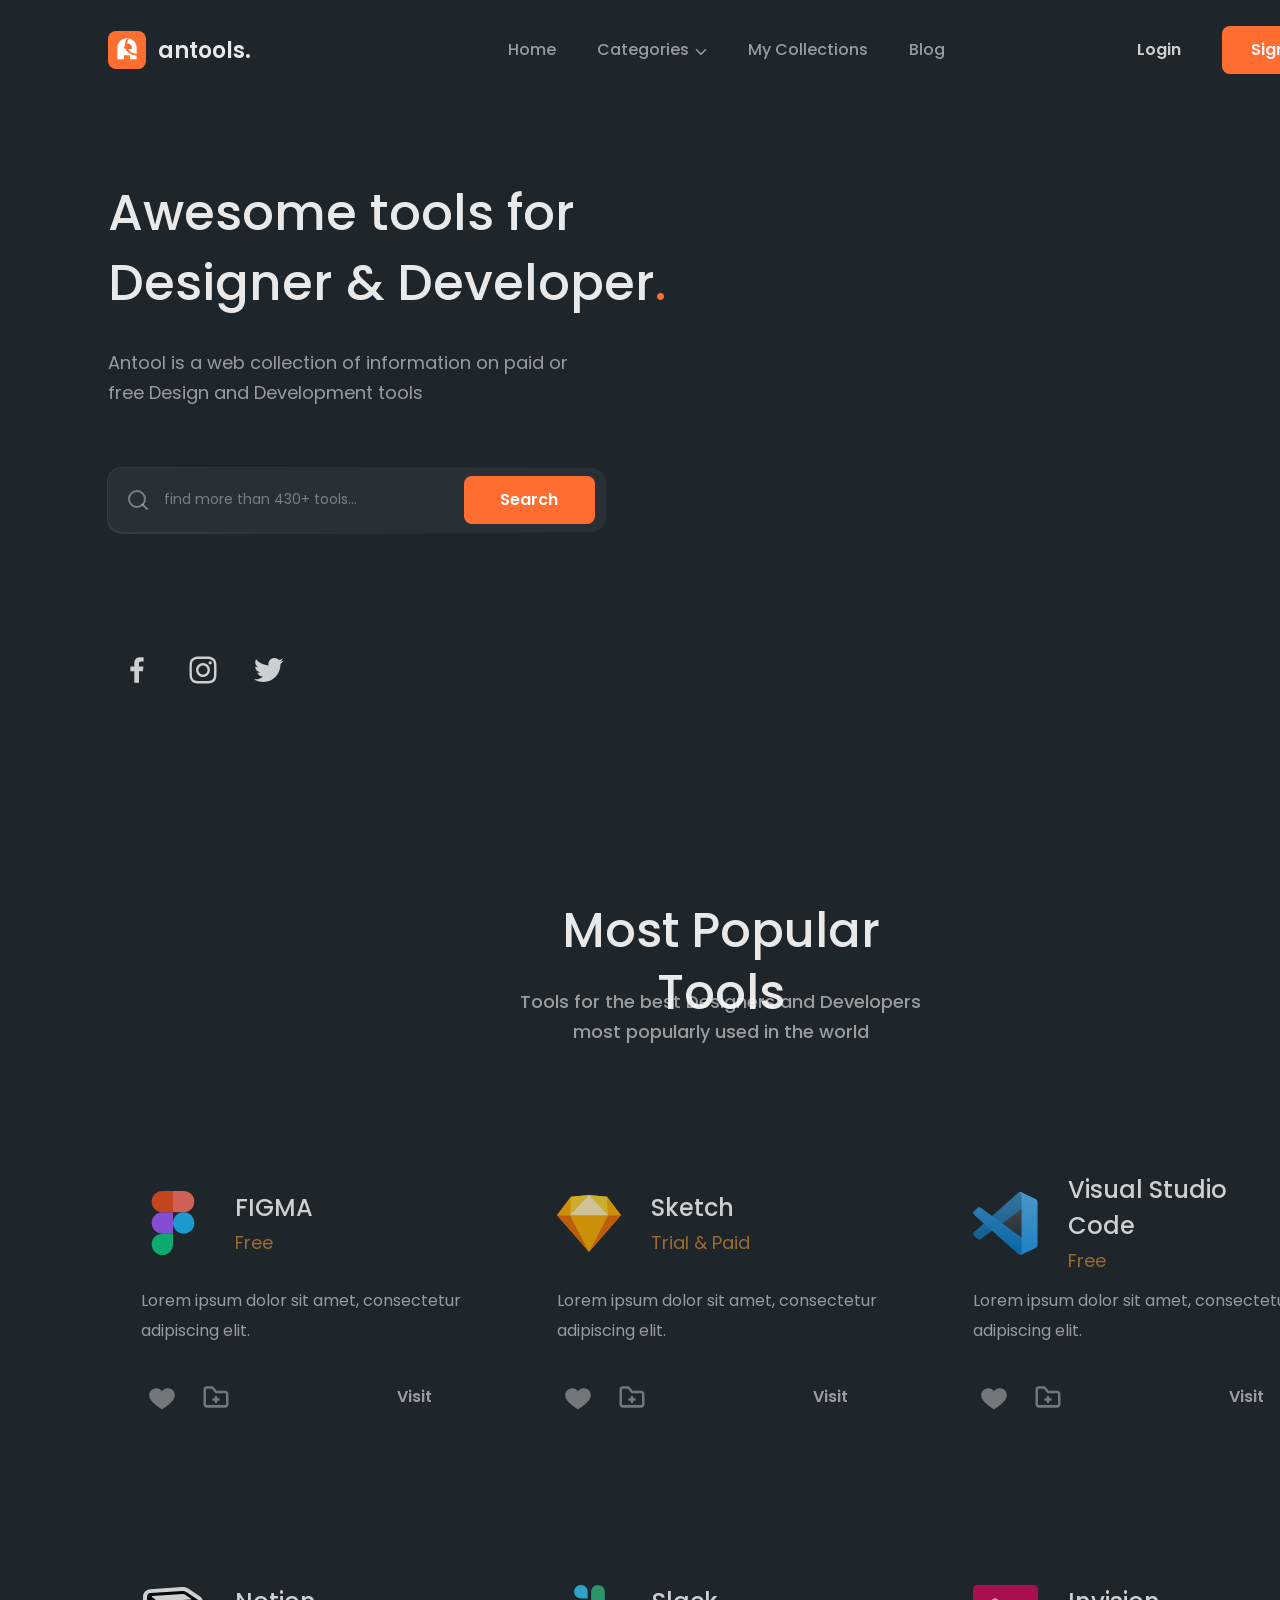
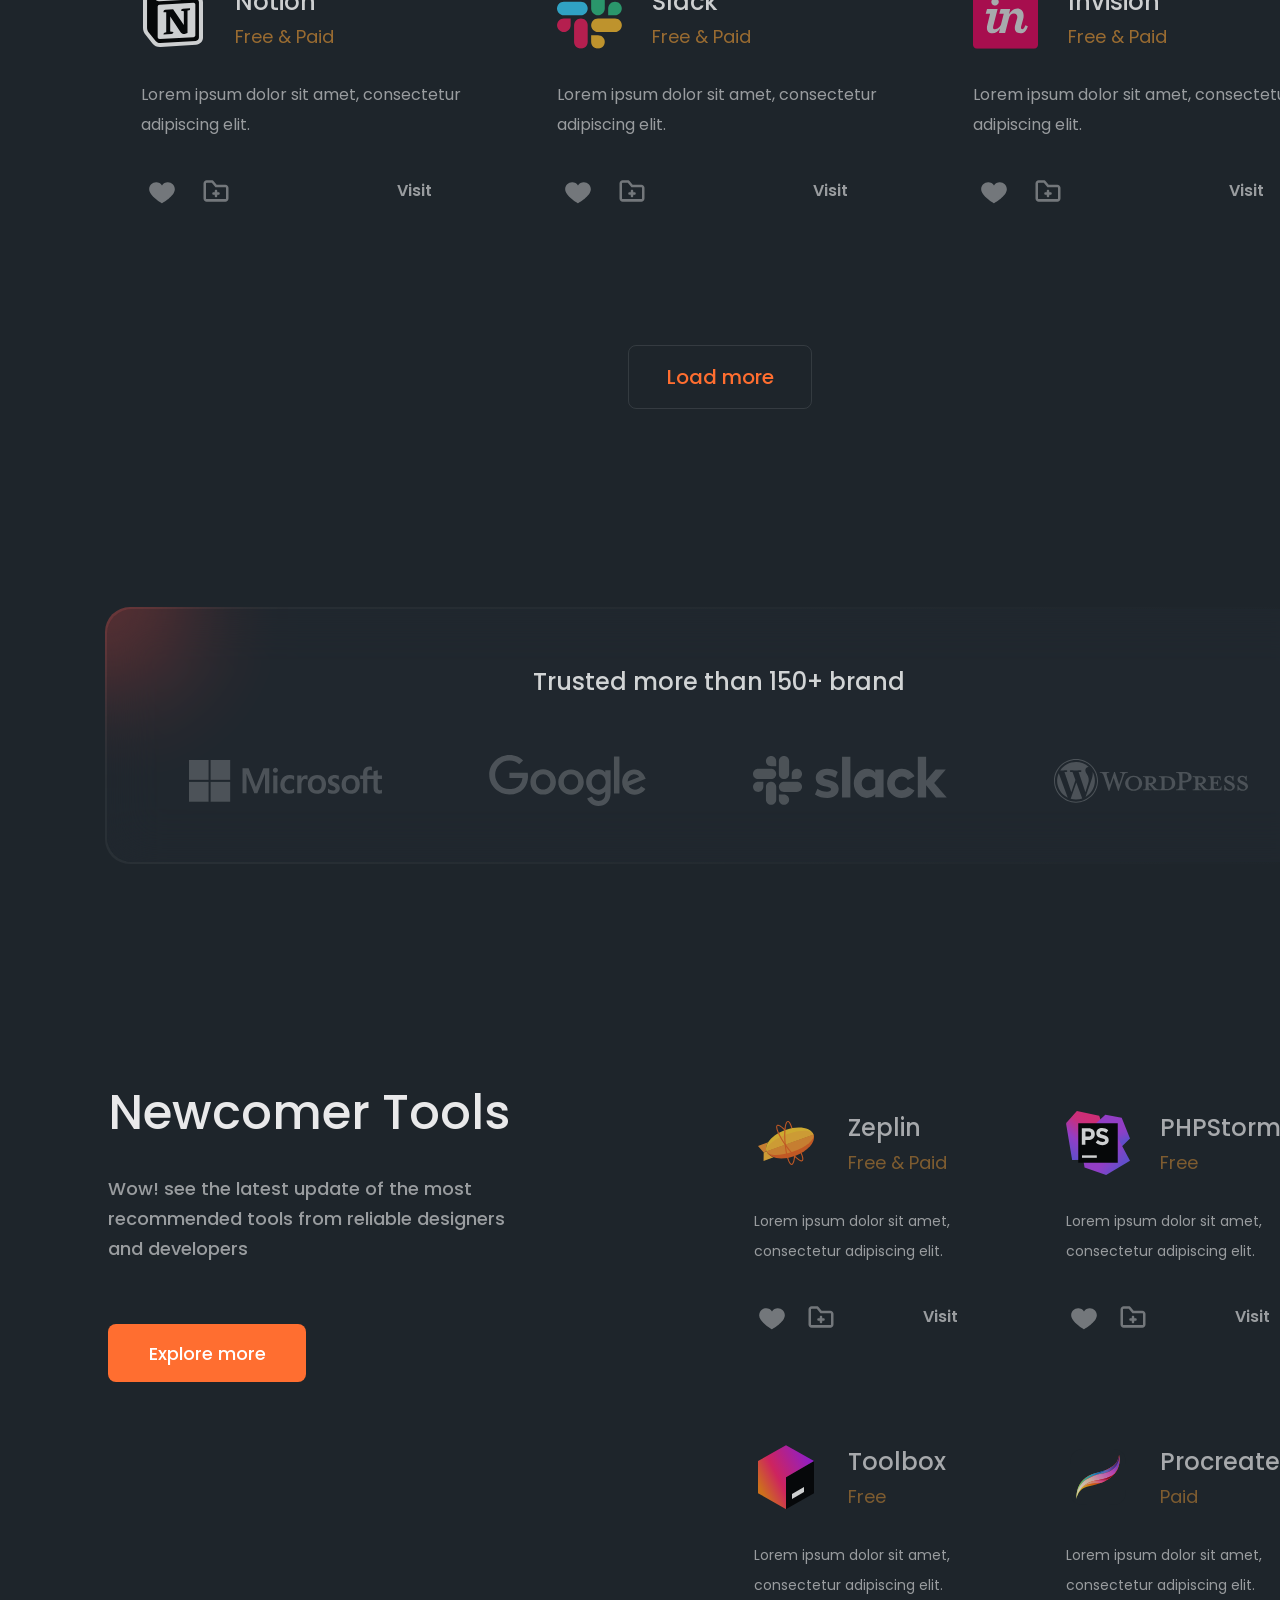
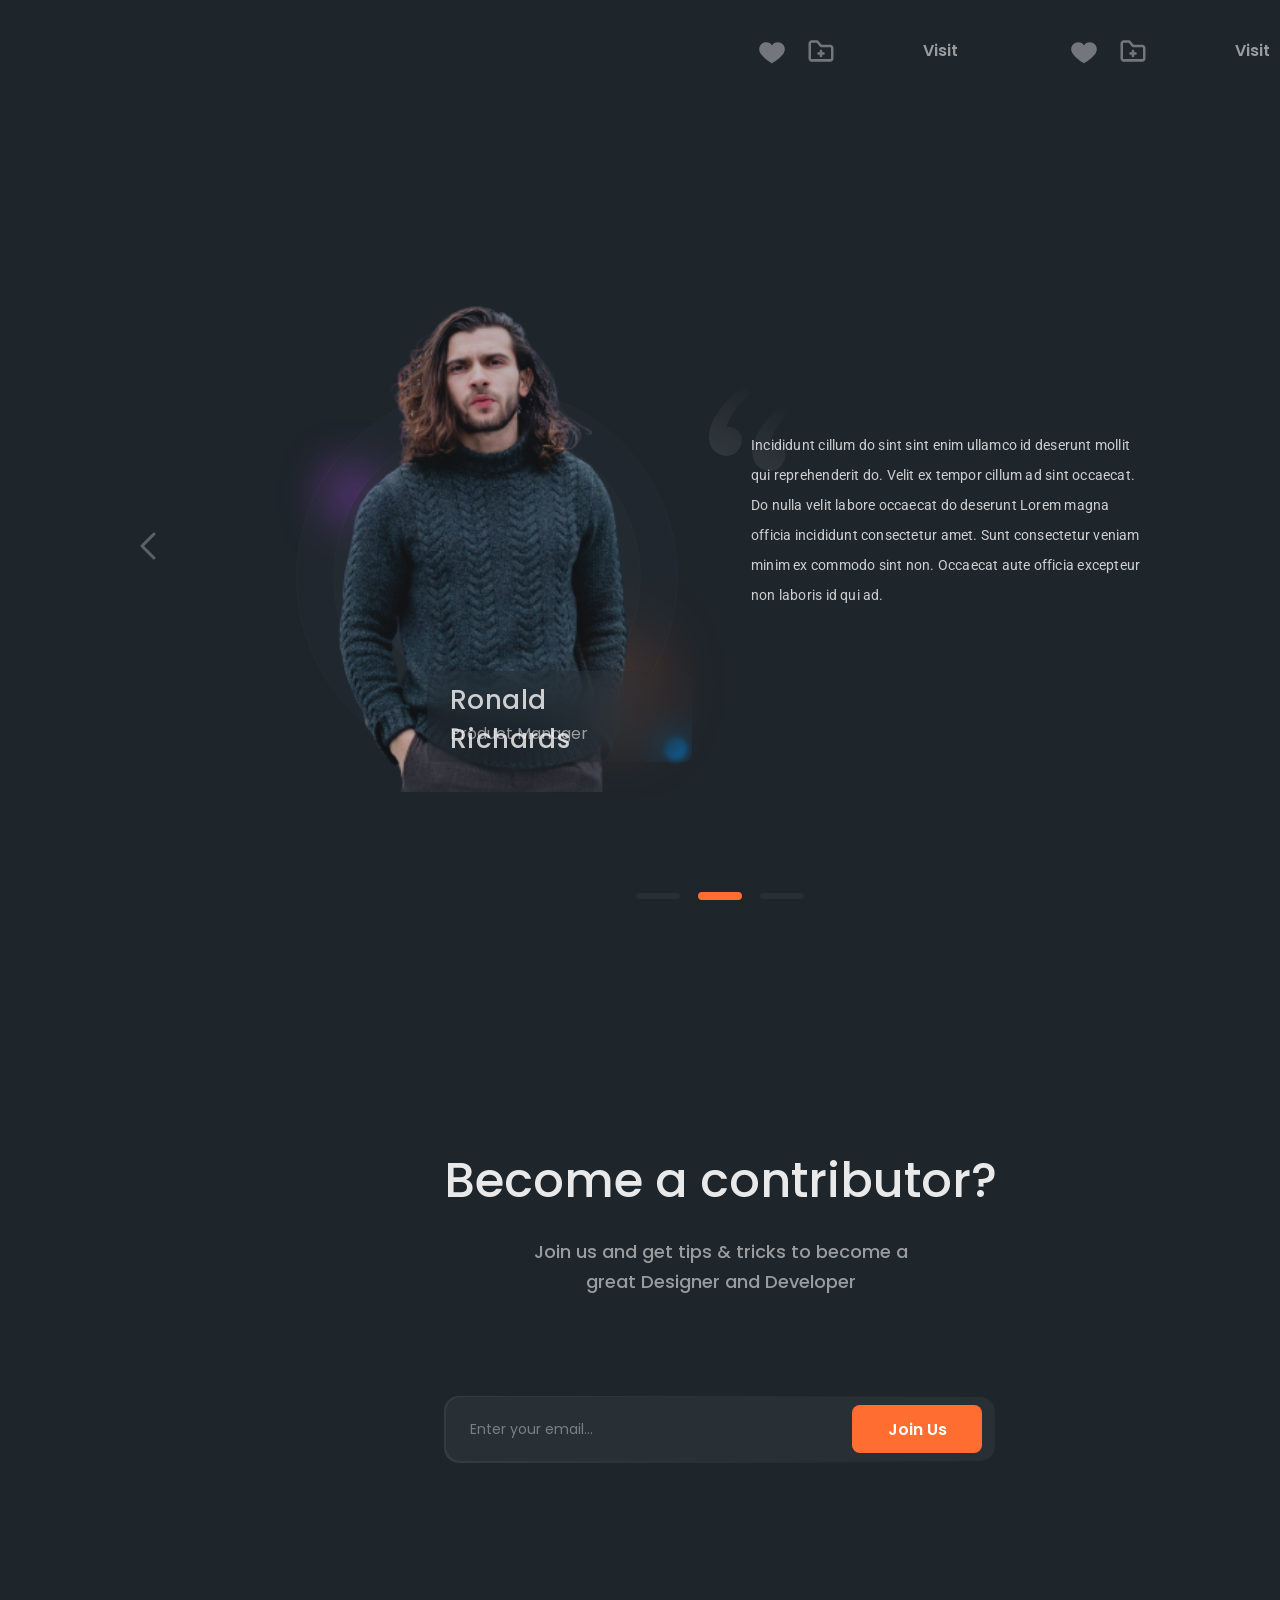
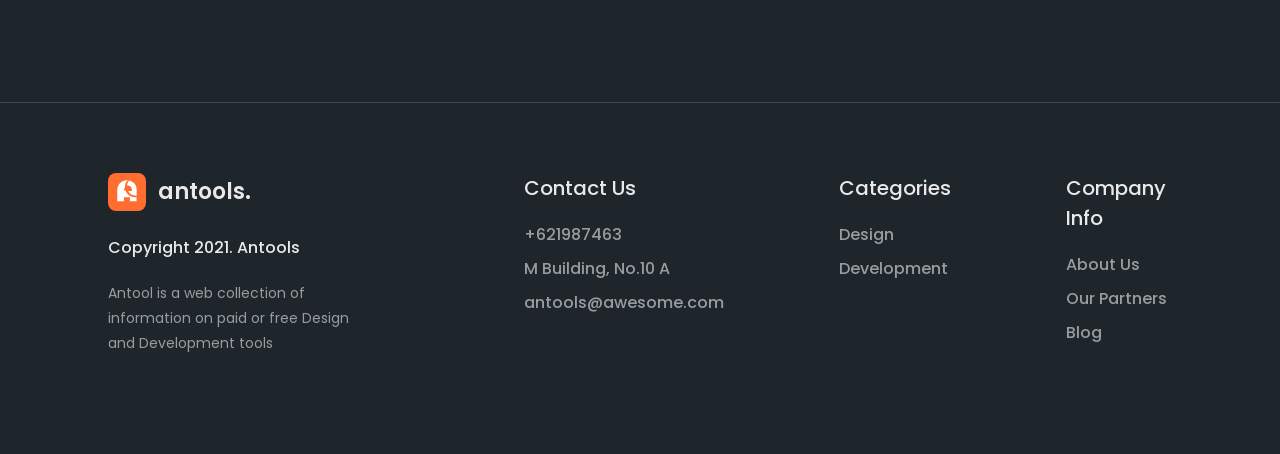
==== commit 06793a74: "all is ok" ====
--- a/src/index.html
+++ b/src/index.html
@@ -32,7 +32,8 @@
                     <li>
                         <a>Categories </a>
                         <svg width="12" height="6" viewBox="0 0 12 6" fill="none" xmlns="http://www.w3.org/2000/svg">
-                            <path d="M1.5 0.75L6 5.25L10.5 0.75" stroke-width="1.5" stroke-linecap="round" stroke-linejoin="round"/>
+                            <path d="M1.5 0.75L6 5.25L10.5 0.75" stroke-width="1.5" stroke-linecap="round"
+                                  stroke-linejoin="round"/>
                         </svg>
                     </li>
                     <li><a>My Collections</a></li>
@@ -116,7 +117,8 @@
                                         </svg>
                                     </button>
                                     <button class="button-add">
-                                        <svg width="30" height="30" viewBox="0 0 30 30" fill="none" xmlns="http://www.w3.org/2000/svg">
+                                        <svg width="30" height="30" viewBox="0 0 30 30" fill="none"
+                                             xmlns="http://www.w3.org/2000/svg">
                                             <path d="M17.5 16.25H16.25V15C16.25 14.6685 16.1183 14.3505 15.8839 14.1161C15.6495 13.8817 15.3315 13.75 15 13.75C14.6685 13.75 14.3505 13.8817 14.1161 14.1161C13.8817 14.3505 13.75 14.6685 13.75 15V16.25H12.5C12.1685 16.25 11.8505 16.3817 11.6161 16.6161C11.3817 16.8505 11.25 17.1685 11.25 17.5C11.25 17.8315 11.3817 18.1495 11.6161 18.3839C11.8505 18.6183 12.1685 18.75 12.5 18.75H13.75V20C13.75 20.3315 13.8817 20.6495 14.1161 20.8839C14.3505 21.1183 14.6685 21.25 15 21.25C15.3315 21.25 15.6495 21.1183 15.8839 20.8839C16.1183 20.6495 16.25 20.3315 16.25 20V18.75H17.5C17.8315 18.75 18.1495 18.6183 18.3839 18.3839C18.6183 18.1495 18.75 17.8315 18.75 17.5C18.75 17.1685 18.6183 16.8505 18.3839 16.6161C18.1495 16.3817 17.8315 16.25 17.5 16.25Z"/>
                                             <path d="M24.375 8.81249H15.625L12.3375 4.83749C12.2212 4.6941 12.0745 4.57825 11.9081 4.49829C11.7417 4.41832 11.5596 4.37621 11.375 4.37499H5.625C4.80826 4.36496 4.02083 4.67898 3.43512 5.24829C2.84942 5.8176 2.51317 6.59579 2.5 7.41249V22.5875C2.51317 23.4042 2.84942 24.1824 3.43512 24.7517C4.02083 25.321 4.80826 25.635 5.625 25.625H24.375C25.1917 25.635 25.9792 25.321 26.5649 24.7517C27.1506 24.1824 27.4868 23.4042 27.5 22.5875V11.85C27.4868 11.0333 27.1506 10.2551 26.5649 9.68579C25.9792 9.11648 25.1917 8.80246 24.375 8.81249ZM25 22.5625C24.9953 22.6392 24.9753 22.7142 24.9411 22.783C24.9069 22.8518 24.8593 22.9131 24.801 22.9632C24.7427 23.0133 24.675 23.0512 24.6019 23.0747C24.5287 23.0982 24.4515 23.1068 24.375 23.1H5.625C5.54846 23.1068 5.47132 23.0982 5.39815 23.0747C5.32498 23.0512 5.25726 23.0133 5.199 22.9632C5.14073 22.9131 5.0931 22.8518 5.05892 22.783C5.02474 22.7142 5.00471 22.6392 5 22.5625V7.41249C5.00471 7.33578 5.02474 7.2608 5.05892 7.19197C5.0931 7.12315 5.14073 7.06187 5.199 7.01176C5.25726 6.96165 5.32498 6.92373 5.39815 6.90024C5.47132 6.87675 5.54846 6.86816 5.625 6.87499H10.7875L14.0375 10.85C14.1538 10.9934 14.3005 11.1092 14.4669 11.1892C14.6333 11.2692 14.8154 11.3113 15 11.3125H24.375C24.4515 11.3057 24.5287 11.3142 24.6019 11.3377C24.675 11.3612 24.7427 11.3992 24.801 11.4493C24.8593 11.4994 24.9069 11.5606 24.9411 11.6295C24.9753 11.6983 24.9953 11.7733 25 11.85V22.5625Z"/>
                                         </svg>
@@ -148,7 +150,8 @@
                                         </svg>
                                     </button>
                                     <button class="button-add">
-                                        <svg width="30" height="30" viewBox="0 0 30 30" fill="none" xmlns="http://www.w3.org/2000/svg">
+                                        <svg width="30" height="30" viewBox="0 0 30 30" fill="none"
+                                             xmlns="http://www.w3.org/2000/svg">
                                             <path d="M17.5 16.25H16.25V15C16.25 14.6685 16.1183 14.3505 15.8839 14.1161C15.6495 13.8817 15.3315 13.75 15 13.75C14.6685 13.75 14.3505 13.8817 14.1161 14.1161C13.8817 14.3505 13.75 14.6685 13.75 15V16.25H12.5C12.1685 16.25 11.8505 16.3817 11.6161 16.6161C11.3817 16.8505 11.25 17.1685 11.25 17.5C11.25 17.8315 11.3817 18.1495 11.6161 18.3839C11.8505 18.6183 12.1685 18.75 12.5 18.75H13.75V20C13.75 20.3315 13.8817 20.6495 14.1161 20.8839C14.3505 21.1183 14.6685 21.25 15 21.25C15.3315 21.25 15.6495 21.1183 15.8839 20.8839C16.1183 20.6495 16.25 20.3315 16.25 20V18.75H17.5C17.8315 18.75 18.1495 18.6183 18.3839 18.3839C18.6183 18.1495 18.75 17.8315 18.75 17.5C18.75 17.1685 18.6183 16.8505 18.3839 16.6161C18.1495 16.3817 17.8315 16.25 17.5 16.25Z"/>
                                             <path d="M24.375 8.81249H15.625L12.3375 4.83749C12.2212 4.6941 12.0745 4.57825 11.9081 4.49829C11.7417 4.41832 11.5596 4.37621 11.375 4.37499H5.625C4.80826 4.36496 4.02083 4.67898 3.43512 5.24829C2.84942 5.8176 2.51317 6.59579 2.5 7.41249V22.5875C2.51317 23.4042 2.84942 24.1824 3.43512 24.7517C4.02083 25.321 4.80826 25.635 5.625 25.625H24.375C25.1917 25.635 25.9792 25.321 26.5649 24.7517C27.1506 24.1824 27.4868 23.4042 27.5 22.5875V11.85C27.4868 11.0333 27.1506 10.2551 26.5649 9.68579C25.9792 9.11648 25.1917 8.80246 24.375 8.81249ZM25 22.5625C24.9953 22.6392 24.9753 22.7142 24.9411 22.783C24.9069 22.8518 24.8593 22.9131 24.801 22.9632C24.7427 23.0133 24.675 23.0512 24.6019 23.0747C24.5287 23.0982 24.4515 23.1068 24.375 23.1H5.625C5.54846 23.1068 5.47132 23.0982 5.39815 23.0747C5.32498 23.0512 5.25726 23.0133 5.199 22.9632C5.14073 22.9131 5.0931 22.8518 5.05892 22.783C5.02474 22.7142 5.00471 22.6392 5 22.5625V7.41249C5.00471 7.33578 5.02474 7.2608 5.05892 7.19197C5.0931 7.12315 5.14073 7.06187 5.199 7.01176C5.25726 6.96165 5.32498 6.92373 5.39815 6.90024C5.47132 6.87675 5.54846 6.86816 5.625 6.87499H10.7875L14.0375 10.85C14.1538 10.9934 14.3005 11.1092 14.4669 11.1892C14.6333 11.2692 14.8154 11.3113 15 11.3125H24.375C24.4515 11.3057 24.5287 11.3142 24.6019 11.3377C24.675 11.3612 24.7427 11.3992 24.801 11.4493C24.8593 11.4994 24.9069 11.5606 24.9411 11.6295C24.9753 11.6983 24.9953 11.7733 25 11.85V22.5625Z"/>
                                         </svg>
@@ -180,7 +183,8 @@
                                         </svg>
                                     </button>
                                     <button class="button-add">
-                                        <svg width="30" height="30" viewBox="0 0 30 30" fill="none" xmlns="http://www.w3.org/2000/svg">
+                                        <svg width="30" height="30" viewBox="0 0 30 30" fill="none"
+                                             xmlns="http://www.w3.org/2000/svg">
                                             <path d="M17.5 16.25H16.25V15C16.25 14.6685 16.1183 14.3505 15.8839 14.1161C15.6495 13.8817 15.3315 13.75 15 13.75C14.6685 13.75 14.3505 13.8817 14.1161 14.1161C13.8817 14.3505 13.75 14.6685 13.75 15V16.25H12.5C12.1685 16.25 11.8505 16.3817 11.6161 16.6161C11.3817 16.8505 11.25 17.1685 11.25 17.5C11.25 17.8315 11.3817 18.1495 11.6161 18.3839C11.8505 18.6183 12.1685 18.75 12.5 18.75H13.75V20C13.75 20.3315 13.8817 20.6495 14.1161 20.8839C14.3505 21.1183 14.6685 21.25 15 21.25C15.3315 21.25 15.6495 21.1183 15.8839 20.8839C16.1183 20.6495 16.25 20.3315 16.25 20V18.75H17.5C17.8315 18.75 18.1495 18.6183 18.3839 18.3839C18.6183 18.1495 18.75 17.8315 18.75 17.5C18.75 17.1685 18.6183 16.8505 18.3839 16.6161C18.1495 16.3817 17.8315 16.25 17.5 16.25Z"/>
                                             <path d="M24.375 8.81249H15.625L12.3375 4.83749C12.2212 4.6941 12.0745 4.57825 11.9081 4.49829C11.7417 4.41832 11.5596 4.37621 11.375 4.37499H5.625C4.80826 4.36496 4.02083 4.67898 3.43512 5.24829C2.84942 5.8176 2.51317 6.59579 2.5 7.41249V22.5875C2.51317 23.4042 2.84942 24.1824 3.43512 24.7517C4.02083 25.321 4.80826 25.635 5.625 25.625H24.375C25.1917 25.635 25.9792 25.321 26.5649 24.7517C27.1506 24.1824 27.4868 23.4042 27.5 22.5875V11.85C27.4868 11.0333 27.1506 10.2551 26.5649 9.68579C25.9792 9.11648 25.1917 8.80246 24.375 8.81249ZM25 22.5625C24.9953 22.6392 24.9753 22.7142 24.9411 22.783C24.9069 22.8518 24.8593 22.9131 24.801 22.9632C24.7427 23.0133 24.675 23.0512 24.6019 23.0747C24.5287 23.0982 24.4515 23.1068 24.375 23.1H5.625C5.54846 23.1068 5.47132 23.0982 5.39815 23.0747C5.32498 23.0512 5.25726 23.0133 5.199 22.9632C5.14073 22.9131 5.0931 22.8518 5.05892 22.783C5.02474 22.7142 5.00471 22.6392 5 22.5625V7.41249C5.00471 7.33578 5.02474 7.2608 5.05892 7.19197C5.0931 7.12315 5.14073 7.06187 5.199 7.01176C5.25726 6.96165 5.32498 6.92373 5.39815 6.90024C5.47132 6.87675 5.54846 6.86816 5.625 6.87499H10.7875L14.0375 10.85C14.1538 10.9934 14.3005 11.1092 14.4669 11.1892C14.6333 11.2692 14.8154 11.3113 15 11.3125H24.375C24.4515 11.3057 24.5287 11.3142 24.6019 11.3377C24.675 11.3612 24.7427 11.3992 24.801 11.4493C24.8593 11.4994 24.9069 11.5606 24.9411 11.6295C24.9753 11.6983 24.9953 11.7733 25 11.85V22.5625Z"/>
                                         </svg>
@@ -212,7 +216,8 @@
                                         </svg>
                                     </button>
                                     <button class="button-add">
-                                        <svg width="30" height="30" viewBox="0 0 30 30" fill="none" xmlns="http://www.w3.org/2000/svg">
+                                        <svg width="30" height="30" viewBox="0 0 30 30" fill="none"
+                                             xmlns="http://www.w3.org/2000/svg">
                                             <path d="M17.5 16.25H16.25V15C16.25 14.6685 16.1183 14.3505 15.8839 14.1161C15.6495 13.8817 15.3315 13.75 15 13.75C14.6685 13.75 14.3505 13.8817 14.1161 14.1161C13.8817 14.3505 13.75 14.6685 13.75 15V16.25H12.5C12.1685 16.25 11.8505 16.3817 11.6161 16.6161C11.3817 16.8505 11.25 17.1685 11.25 17.5C11.25 17.8315 11.3817 18.1495 11.6161 18.3839C11.8505 18.6183 12.1685 18.75 12.5 18.75H13.75V20C13.75 20.3315 13.8817 20.6495 14.1161 20.8839C14.3505 21.1183 14.6685 21.25 15 21.25C15.3315 21.25 15.6495 21.1183 15.8839 20.8839C16.1183 20.6495 16.25 20.3315 16.25 20V18.75H17.5C17.8315 18.75 18.1495 18.6183 18.3839 18.3839C18.6183 18.1495 18.75 17.8315 18.75 17.5C18.75 17.1685 18.6183 16.8505 18.3839 16.6161C18.1495 16.3817 17.8315 16.25 17.5 16.25Z"/>
                                             <path d="M24.375 8.81249H15.625L12.3375 4.83749C12.2212 4.6941 12.0745 4.57825 11.9081 4.49829C11.7417 4.41832 11.5596 4.37621 11.375 4.37499H5.625C4.80826 4.36496 4.02083 4.67898 3.43512 5.24829C2.84942 5.8176 2.51317 6.59579 2.5 7.41249V22.5875C2.51317 23.4042 2.84942 24.1824 3.43512 24.7517C4.02083 25.321 4.80826 25.635 5.625 25.625H24.375C25.1917 25.635 25.9792 25.321 26.5649 24.7517C27.1506 24.1824 27.4868 23.4042 27.5 22.5875V11.85C27.4868 11.0333 27.1506 10.2551 26.5649 9.68579C25.9792 9.11648 25.1917 8.80246 24.375 8.81249ZM25 22.5625C24.9953 22.6392 24.9753 22.7142 24.9411 22.783C24.9069 22.8518 24.8593 22.9131 24.801 22.9632C24.7427 23.0133 24.675 23.0512 24.6019 23.0747C24.5287 23.0982 24.4515 23.1068 24.375 23.1H5.625C5.54846 23.1068 5.47132 23.0982 5.39815 23.0747C5.32498 23.0512 5.25726 23.0133 5.199 22.9632C5.14073 22.9131 5.0931 22.8518 5.05892 22.783C5.02474 22.7142 5.00471 22.6392 5 22.5625V7.41249C5.00471 7.33578 5.02474 7.2608 5.05892 7.19197C5.0931 7.12315 5.14073 7.06187 5.199 7.01176C5.25726 6.96165 5.32498 6.92373 5.39815 6.90024C5.47132 6.87675 5.54846 6.86816 5.625 6.87499H10.7875L14.0375 10.85C14.1538 10.9934 14.3005 11.1092 14.4669 11.1892C14.6333 11.2692 14.8154 11.3113 15 11.3125H24.375C24.4515 11.3057 24.5287 11.3142 24.6019 11.3377C24.675 11.3612 24.7427 11.3992 24.801 11.4493C24.8593 11.4994 24.9069 11.5606 24.9411 11.6295C24.9753 11.6983 24.9953 11.7733 25 11.85V22.5625Z"/>
                                         </svg>
@@ -244,7 +249,8 @@
                                         </svg>
                                     </button>
                                     <button class="button-add">
-                                        <svg width="30" height="30" viewBox="0 0 30 30" fill="none" xmlns="http://www.w3.org/2000/svg">
+                                        <svg width="30" height="30" viewBox="0 0 30 30" fill="none"
+                                             xmlns="http://www.w3.org/2000/svg">
                                             <path d="M17.5 16.25H16.25V15C16.25 14.6685 16.1183 14.3505 15.8839 14.1161C15.6495 13.8817 15.3315 13.75 15 13.75C14.6685 13.75 14.3505 13.8817 14.1161 14.1161C13.8817 14.3505 13.75 14.6685 13.75 15V16.25H12.5C12.1685 16.25 11.8505 16.3817 11.6161 16.6161C11.3817 16.8505 11.25 17.1685 11.25 17.5C11.25 17.8315 11.3817 18.1495 11.6161 18.3839C11.8505 18.6183 12.1685 18.75 12.5 18.75H13.75V20C13.75 20.3315 13.8817 20.6495 14.1161 20.8839C14.3505 21.1183 14.6685 21.25 15 21.25C15.3315 21.25 15.6495 21.1183 15.8839 20.8839C16.1183 20.6495 16.25 20.3315 16.25 20V18.75H17.5C17.8315 18.75 18.1495 18.6183 18.3839 18.3839C18.6183 18.1495 18.75 17.8315 18.75 17.5C18.75 17.1685 18.6183 16.8505 18.3839 16.6161C18.1495 16.3817 17.8315 16.25 17.5 16.25Z"/>
                                             <path d="M24.375 8.81249H15.625L12.3375 4.83749C12.2212 4.6941 12.0745 4.57825 11.9081 4.49829C11.7417 4.41832 11.5596 4.37621 11.375 4.37499H5.625C4.80826 4.36496 4.02083 4.67898 3.43512 5.24829C2.84942 5.8176 2.51317 6.59579 2.5 7.41249V22.5875C2.51317 23.4042 2.84942 24.1824 3.43512 24.7517C4.02083 25.321 4.80826 25.635 5.625 25.625H24.375C25.1917 25.635 25.9792 25.321 26.5649 24.7517C27.1506 24.1824 27.4868 23.4042 27.5 22.5875V11.85C27.4868 11.0333 27.1506 10.2551 26.5649 9.68579C25.9792 9.11648 25.1917 8.80246 24.375 8.81249ZM25 22.5625C24.9953 22.6392 24.9753 22.7142 24.9411 22.783C24.9069 22.8518 24.8593 22.9131 24.801 22.9632C24.7427 23.0133 24.675 23.0512 24.6019 23.0747C24.5287 23.0982 24.4515 23.1068 24.375 23.1H5.625C5.54846 23.1068 5.47132 23.0982 5.39815 23.0747C5.32498 23.0512 5.25726 23.0133 5.199 22.9632C5.14073 22.9131 5.0931 22.8518 5.05892 22.783C5.02474 22.7142 5.00471 22.6392 5 22.5625V7.41249C5.00471 7.33578 5.02474 7.2608 5.05892 7.19197C5.0931 7.12315 5.14073 7.06187 5.199 7.01176C5.25726 6.96165 5.32498 6.92373 5.39815 6.90024C5.47132 6.87675 5.54846 6.86816 5.625 6.87499H10.7875L14.0375 10.85C14.1538 10.9934 14.3005 11.1092 14.4669 11.1892C14.6333 11.2692 14.8154 11.3113 15 11.3125H24.375C24.4515 11.3057 24.5287 11.3142 24.6019 11.3377C24.675 11.3612 24.7427 11.3992 24.801 11.4493C24.8593 11.4994 24.9069 11.5606 24.9411 11.6295C24.9753 11.6983 24.9953 11.7733 25 11.85V22.5625Z"/>
                                         </svg>
@@ -276,7 +282,8 @@
                                         </svg>
                                     </button>
                                     <button class="button-add">
-                                        <svg width="30" height="30" viewBox="0 0 30 30" fill="none" xmlns="http://www.w3.org/2000/svg">
+                                        <svg width="30" height="30" viewBox="0 0 30 30" fill="none"
+                                             xmlns="http://www.w3.org/2000/svg">
                                             <path d="M17.5 16.25H16.25V15C16.25 14.6685 16.1183 14.3505 15.8839 14.1161C15.6495 13.8817 15.3315 13.75 15 13.75C14.6685 13.75 14.3505 13.8817 14.1161 14.1161C13.8817 14.3505 13.75 14.6685 13.75 15V16.25H12.5C12.1685 16.25 11.8505 16.3817 11.6161 16.6161C11.3817 16.8505 11.25 17.1685 11.25 17.5C11.25 17.8315 11.3817 18.1495 11.6161 18.3839C11.8505 18.6183 12.1685 18.75 12.5 18.75H13.75V20C13.75 20.3315 13.8817 20.6495 14.1161 20.8839C14.3505 21.1183 14.6685 21.25 15 21.25C15.3315 21.25 15.6495 21.1183 15.8839 20.8839C16.1183 20.6495 16.25 20.3315 16.25 20V18.75H17.5C17.8315 18.75 18.1495 18.6183 18.3839 18.3839C18.6183 18.1495 18.75 17.8315 18.75 17.5C18.75 17.1685 18.6183 16.8505 18.3839 16.6161C18.1495 16.3817 17.8315 16.25 17.5 16.25Z"/>
                                             <path d="M24.375 8.81249H15.625L12.3375 4.83749C12.2212 4.6941 12.0745 4.57825 11.9081 4.49829C11.7417 4.41832 11.5596 4.37621 11.375 4.37499H5.625C4.80826 4.36496 4.02083 4.67898 3.43512 5.24829C2.84942 5.8176 2.51317 6.59579 2.5 7.41249V22.5875C2.51317 23.4042 2.84942 24.1824 3.43512 24.7517C4.02083 25.321 4.80826 25.635 5.625 25.625H24.375C25.1917 25.635 25.9792 25.321 26.5649 24.7517C27.1506 24.1824 27.4868 23.4042 27.5 22.5875V11.85C27.4868 11.0333 27.1506 10.2551 26.5649 9.68579C25.9792 9.11648 25.1917 8.80246 24.375 8.81249ZM25 22.5625C24.9953 22.6392 24.9753 22.7142 24.9411 22.783C24.9069 22.8518 24.8593 22.9131 24.801 22.9632C24.7427 23.0133 24.675 23.0512 24.6019 23.0747C24.5287 23.0982 24.4515 23.1068 24.375 23.1H5.625C5.54846 23.1068 5.47132 23.0982 5.39815 23.0747C5.32498 23.0512 5.25726 23.0133 5.199 22.9632C5.14073 22.9131 5.0931 22.8518 5.05892 22.783C5.02474 22.7142 5.00471 22.6392 5 22.5625V7.41249C5.00471 7.33578 5.02474 7.2608 5.05892 7.19197C5.0931 7.12315 5.14073 7.06187 5.199 7.01176C5.25726 6.96165 5.32498 6.92373 5.39815 6.90024C5.47132 6.87675 5.54846 6.86816 5.625 6.87499H10.7875L14.0375 10.85C14.1538 10.9934 14.3005 11.1092 14.4669 11.1892C14.6333 11.2692 14.8154 11.3113 15 11.3125H24.375C24.4515 11.3057 24.5287 11.3142 24.6019 11.3377C24.675 11.3612 24.7427 11.3992 24.801 11.4493C24.8593 11.4994 24.9069 11.5606 24.9411 11.6295C24.9753 11.6983 24.9953 11.7733 25 11.85V22.5625Z"/>
                                         </svg>
@@ -341,7 +348,8 @@
                                     </svg>
                                 </button>
                                 <button class="button-add">
-                                    <svg width="30" height="30" viewBox="0 0 30 30" fill="none" xmlns="http://www.w3.org/2000/svg">
+                                    <svg width="30" height="30" viewBox="0 0 30 30" fill="none"
+                                         xmlns="http://www.w3.org/2000/svg">
                                         <path d="M17.5 16.25H16.25V15C16.25 14.6685 16.1183 14.3505 15.8839 14.1161C15.6495 13.8817 15.3315 13.75 15 13.75C14.6685 13.75 14.3505 13.8817 14.1161 14.1161C13.8817 14.3505 13.75 14.6685 13.75 15V16.25H12.5C12.1685 16.25 11.8505 16.3817 11.6161 16.6161C11.3817 16.8505 11.25 17.1685 11.25 17.5C11.25 17.8315 11.3817 18.1495 11.6161 18.3839C11.8505 18.6183 12.1685 18.75 12.5 18.75H13.75V20C13.75 20.3315 13.8817 20.6495 14.1161 20.8839C14.3505 21.1183 14.6685 21.25 15 21.25C15.3315 21.25 15.6495 21.1183 15.8839 20.8839C16.1183 20.6495 16.25 20.3315 16.25 20V18.75H17.5C17.8315 18.75 18.1495 18.6183 18.3839 18.3839C18.6183 18.1495 18.75 17.8315 18.75 17.5C18.75 17.1685 18.6183 16.8505 18.3839 16.6161C18.1495 16.3817 17.8315 16.25 17.5 16.25Z"/>
                                         <path d="M24.375 8.81249H15.625L12.3375 4.83749C12.2212 4.6941 12.0745 4.57825 11.9081 4.49829C11.7417 4.41832 11.5596 4.37621 11.375 4.37499H5.625C4.80826 4.36496 4.02083 4.67898 3.43512 5.24829C2.84942 5.8176 2.51317 6.59579 2.5 7.41249V22.5875C2.51317 23.4042 2.84942 24.1824 3.43512 24.7517C4.02083 25.321 4.80826 25.635 5.625 25.625H24.375C25.1917 25.635 25.9792 25.321 26.5649 24.7517C27.1506 24.1824 27.4868 23.4042 27.5 22.5875V11.85C27.4868 11.0333 27.1506 10.2551 26.5649 9.68579C25.9792 9.11648 25.1917 8.80246 24.375 8.81249ZM25 22.5625C24.9953 22.6392 24.9753 22.7142 24.9411 22.783C24.9069 22.8518 24.8593 22.9131 24.801 22.9632C24.7427 23.0133 24.675 23.0512 24.6019 23.0747C24.5287 23.0982 24.4515 23.1068 24.375 23.1H5.625C5.54846 23.1068 5.47132 23.0982 5.39815 23.0747C5.32498 23.0512 5.25726 23.0133 5.199 22.9632C5.14073 22.9131 5.0931 22.8518 5.05892 22.783C5.02474 22.7142 5.00471 22.6392 5 22.5625V7.41249C5.00471 7.33578 5.02474 7.2608 5.05892 7.19197C5.0931 7.12315 5.14073 7.06187 5.199 7.01176C5.25726 6.96165 5.32498 6.92373 5.39815 6.90024C5.47132 6.87675 5.54846 6.86816 5.625 6.87499H10.7875L14.0375 10.85C14.1538 10.9934 14.3005 11.1092 14.4669 11.1892C14.6333 11.2692 14.8154 11.3113 15 11.3125H24.375C24.4515 11.3057 24.5287 11.3142 24.6019 11.3377C24.675 11.3612 24.7427 11.3992 24.801 11.4493C24.8593 11.4994 24.9069 11.5606 24.9411 11.6295C24.9753 11.6983 24.9953 11.7733 25 11.85V22.5625Z"/>
                                     </svg>
@@ -372,7 +380,8 @@
                                     </svg>
                                 </button>
                                 <button class="button-add">
-                                    <svg width="30" height="30" viewBox="0 0 30 30" fill="none" xmlns="http://www.w3.org/2000/svg">
+                                    <svg width="30" height="30" viewBox="0 0 30 30" fill="none"
+                                         xmlns="http://www.w3.org/2000/svg">
                                         <path d="M17.5 16.25H16.25V15C16.25 14.6685 16.1183 14.3505 15.8839 14.1161C15.6495 13.8817 15.3315 13.75 15 13.75C14.6685 13.75 14.3505 13.8817 14.1161 14.1161C13.8817 14.3505 13.75 14.6685 13.75 15V16.25H12.5C12.1685 16.25 11.8505 16.3817 11.6161 16.6161C11.3817 16.8505 11.25 17.1685 11.25 17.5C11.25 17.8315 11.3817 18.1495 11.6161 18.3839C11.8505 18.6183 12.1685 18.75 12.5 18.75H13.75V20C13.75 20.3315 13.8817 20.6495 14.1161 20.8839C14.3505 21.1183 14.6685 21.25 15 21.25C15.3315 21.25 15.6495 21.1183 15.8839 20.8839C16.1183 20.6495 16.25 20.3315 16.25 20V18.75H17.5C17.8315 18.75 18.1495 18.6183 18.3839 18.3839C18.6183 18.1495 18.75 17.8315 18.75 17.5C18.75 17.1685 18.6183 16.8505 18.3839 16.6161C18.1495 16.3817 17.8315 16.25 17.5 16.25Z"/>
                                         <path d="M24.375 8.81249H15.625L12.3375 4.83749C12.2212 4.6941 12.0745 4.57825 11.9081 4.49829C11.7417 4.41832 11.5596 4.37621 11.375 4.37499H5.625C4.80826 4.36496 4.02083 4.67898 3.43512 5.24829C2.84942 5.8176 2.51317 6.59579 2.5 7.41249V22.5875C2.51317 23.4042 2.84942 24.1824 3.43512 24.7517C4.02083 25.321 4.80826 25.635 5.625 25.625H24.375C25.1917 25.635 25.9792 25.321 26.5649 24.7517C27.1506 24.1824 27.4868 23.4042 27.5 22.5875V11.85C27.4868 11.0333 27.1506 10.2551 26.5649 9.68579C25.9792 9.11648 25.1917 8.80246 24.375 8.81249ZM25 22.5625C24.9953 22.6392 24.9753 22.7142 24.9411 22.783C24.9069 22.8518 24.8593 22.9131 24.801 22.9632C24.7427 23.0133 24.675 23.0512 24.6019 23.0747C24.5287 23.0982 24.4515 23.1068 24.375 23.1H5.625C5.54846 23.1068 5.47132 23.0982 5.39815 23.0747C5.32498 23.0512 5.25726 23.0133 5.199 22.9632C5.14073 22.9131 5.0931 22.8518 5.05892 22.783C5.02474 22.7142 5.00471 22.6392 5 22.5625V7.41249C5.00471 7.33578 5.02474 7.2608 5.05892 7.19197C5.0931 7.12315 5.14073 7.06187 5.199 7.01176C5.25726 6.96165 5.32498 6.92373 5.39815 6.90024C5.47132 6.87675 5.54846 6.86816 5.625 6.87499H10.7875L14.0375 10.85C14.1538 10.9934 14.3005 11.1092 14.4669 11.1892C14.6333 11.2692 14.8154 11.3113 15 11.3125H24.375C24.4515 11.3057 24.5287 11.3142 24.6019 11.3377C24.675 11.3612 24.7427 11.3992 24.801 11.4493C24.8593 11.4994 24.9069 11.5606 24.9411 11.6295C24.9753 11.6983 24.9953 11.7733 25 11.85V22.5625Z"/>
                                     </svg>
@@ -403,7 +412,8 @@
                                     </svg>
                                 </button>
                                 <button class="button-add">
-                                    <svg width="30" height="30" viewBox="0 0 30 30" fill="none" xmlns="http://www.w3.org/2000/svg">
+                                    <svg width="30" height="30" viewBox="0 0 30 30" fill="none"
+                                         xmlns="http://www.w3.org/2000/svg">
                                         <path d="M17.5 16.25H16.25V15C16.25 14.6685 16.1183 14.3505 15.8839 14.1161C15.6495 13.8817 15.3315 13.75 15 13.75C14.6685 13.75 14.3505 13.8817 14.1161 14.1161C13.8817 14.3505 13.75 14.6685 13.75 15V16.25H12.5C12.1685 16.25 11.8505 16.3817 11.6161 16.6161C11.3817 16.8505 11.25 17.1685 11.25 17.5C11.25 17.8315 11.3817 18.1495 11.6161 18.3839C11.8505 18.6183 12.1685 18.75 12.5 18.75H13.75V20C13.75 20.3315 13.8817 20.6495 14.1161 20.8839C14.3505 21.1183 14.6685 21.25 15 21.25C15.3315 21.25 15.6495 21.1183 15.8839 20.8839C16.1183 20.6495 16.25 20.3315 16.25 20V18.75H17.5C17.8315 18.75 18.1495 18.6183 18.3839 18.3839C18.6183 18.1495 18.75 17.8315 18.75 17.5C18.75 17.1685 18.6183 16.8505 18.3839 16.6161C18.1495 16.3817 17.8315 16.25 17.5 16.25Z"/>
                                         <path d="M24.375 8.81249H15.625L12.3375 4.83749C12.2212 4.6941 12.0745 4.57825 11.9081 4.49829C11.7417 4.41832 11.5596 4.37621 11.375 4.37499H5.625C4.80826 4.36496 4.02083 4.67898 3.43512 5.24829C2.84942 5.8176 2.51317 6.59579 2.5 7.41249V22.5875C2.51317 23.4042 2.84942 24.1824 3.43512 24.7517C4.02083 25.321 4.80826 25.635 5.625 25.625H24.375C25.1917 25.635 25.9792 25.321 26.5649 24.7517C27.1506 24.1824 27.4868 23.4042 27.5 22.5875V11.85C27.4868 11.0333 27.1506 10.2551 26.5649 9.68579C25.9792 9.11648 25.1917 8.80246 24.375 8.81249ZM25 22.5625C24.9953 22.6392 24.9753 22.7142 24.9411 22.783C24.9069 22.8518 24.8593 22.9131 24.801 22.9632C24.7427 23.0133 24.675 23.0512 24.6019 23.0747C24.5287 23.0982 24.4515 23.1068 24.375 23.1H5.625C5.54846 23.1068 5.47132 23.0982 5.39815 23.0747C5.32498 23.0512 5.25726 23.0133 5.199 22.9632C5.14073 22.9131 5.0931 22.8518 5.05892 22.783C5.02474 22.7142 5.00471 22.6392 5 22.5625V7.41249C5.00471 7.33578 5.02474 7.2608 5.05892 7.19197C5.0931 7.12315 5.14073 7.06187 5.199 7.01176C5.25726 6.96165 5.32498 6.92373 5.39815 6.90024C5.47132 6.87675 5.54846 6.86816 5.625 6.87499H10.7875L14.0375 10.85C14.1538 10.9934 14.3005 11.1092 14.4669 11.1892C14.6333 11.2692 14.8154 11.3113 15 11.3125H24.375C24.4515 11.3057 24.5287 11.3142 24.6019 11.3377C24.675 11.3612 24.7427 11.3992 24.801 11.4493C24.8593 11.4994 24.9069 11.5606 24.9411 11.6295C24.9753 11.6983 24.9953 11.7733 25 11.85V22.5625Z"/>
                                     </svg>
@@ -434,7 +444,8 @@
                                     </svg>
                                 </button>
                                 <button class="button-add">
-                                    <svg width="30" height="30" viewBox="0 0 30 30" fill="none" xmlns="http://www.w3.org/2000/svg">
+                                    <svg width="30" height="30" viewBox="0 0 30 30" fill="none"
+                                         xmlns="http://www.w3.org/2000/svg">
                                         <path d="M17.5 16.25H16.25V15C16.25 14.6685 16.1183 14.3505 15.8839 14.1161C15.6495 13.8817 15.3315 13.75 15 13.75C14.6685 13.75 14.3505 13.8817 14.1161 14.1161C13.8817 14.3505 13.75 14.6685 13.75 15V16.25H12.5C12.1685 16.25 11.8505 16.3817 11.6161 16.6161C11.3817 16.8505 11.25 17.1685 11.25 17.5C11.25 17.8315 11.3817 18.1495 11.6161 18.3839C11.8505 18.6183 12.1685 18.75 12.5 18.75H13.75V20C13.75 20.3315 13.8817 20.6495 14.1161 20.8839C14.3505 21.1183 14.6685 21.25 15 21.25C15.3315 21.25 15.6495 21.1183 15.8839 20.8839C16.1183 20.6495 16.25 20.3315 16.25 20V18.75H17.5C17.8315 18.75 18.1495 18.6183 18.3839 18.3839C18.6183 18.1495 18.75 17.8315 18.75 17.5C18.75 17.1685 18.6183 16.8505 18.3839 16.6161C18.1495 16.3817 17.8315 16.25 17.5 16.25Z"/>
                                         <path d="M24.375 8.81249H15.625L12.3375 4.83749C12.2212 4.6941 12.0745 4.57825 11.9081 4.49829C11.7417 4.41832 11.5596 4.37621 11.375 4.37499H5.625C4.80826 4.36496 4.02083 4.67898 3.43512 5.24829C2.84942 5.8176 2.51317 6.59579 2.5 7.41249V22.5875C2.51317 23.4042 2.84942 24.1824 3.43512 24.7517C4.02083 25.321 4.80826 25.635 5.625 25.625H24.375C25.1917 25.635 25.9792 25.321 26.5649 24.7517C27.1506 24.1824 27.4868 23.4042 27.5 22.5875V11.85C27.4868 11.0333 27.1506 10.2551 26.5649 9.68579C25.9792 9.11648 25.1917 8.80246 24.375 8.81249ZM25 22.5625C24.9953 22.6392 24.9753 22.7142 24.9411 22.783C24.9069 22.8518 24.8593 22.9131 24.801 22.9632C24.7427 23.0133 24.675 23.0512 24.6019 23.0747C24.5287 23.0982 24.4515 23.1068 24.375 23.1H5.625C5.54846 23.1068 5.47132 23.0982 5.39815 23.0747C5.32498 23.0512 5.25726 23.0133 5.199 22.9632C5.14073 22.9131 5.0931 22.8518 5.05892 22.783C5.02474 22.7142 5.00471 22.6392 5 22.5625V7.41249C5.00471 7.33578 5.02474 7.2608 5.05892 7.19197C5.0931 7.12315 5.14073 7.06187 5.199 7.01176C5.25726 6.96165 5.32498 6.92373 5.39815 6.90024C5.47132 6.87675 5.54846 6.86816 5.625 6.87499H10.7875L14.0375 10.85C14.1538 10.9934 14.3005 11.1092 14.4669 11.1892C14.6333 11.2692 14.8154 11.3113 15 11.3125H24.375C24.4515 11.3057 24.5287 11.3142 24.6019 11.3377C24.675 11.3612 24.7427 11.3992 24.801 11.4493C24.8593 11.4994 24.9069 11.5606 24.9411 11.6295C24.9753 11.6983 24.9953 11.7733 25 11.85V22.5625Z"/>
                                     </svg>
--- a/src/css/header.css
+++ b/src/css/header.css
@@ -82,7 +82,6 @@
 }
 
 .header-auth button.sign:hover {
-    /*color: #FDF5FF;*/
     background-color: #EA8C4F;
 }
 
--- a/src/css/buttons.css
+++ b/src/css/buttons.css
@@ -17,7 +17,7 @@
     box-shadow: 0px 5px 10px -3px rgba(18, 18, 18, 0.15);
 }
 
-.button-add svg{
+.button-add svg {
     fill: white;
     fill-opacity: 0.38;
 }
@@ -42,6 +42,4 @@
 
 .card-border .visit:hover {
     background-color: var(--color-second);
-}
-
-
+}
--- a/src/css/search.css
+++ b/src/css/search.css
@@ -61,7 +61,6 @@
 
 .search button {
     color: #FFFFFF;
-    /*background-color: #FF6E30;*/
     background-color: var(--color-primary);
     font-weight: 600;
     font-size: 16px;
@@ -78,7 +77,7 @@
     background-color: var(--color-second);
 }
 
-.search input{
+.search input {
     background-color: #283036;
     color: #FFFFFF;
     font-weight: 400;
@@ -105,28 +104,24 @@
     width: 190px;
 }
 
-.search-block-logos button{
+.search-block-logos button {
     height: 58px;
     width: 58px;
     border-radius: 8px;
     padding: 11px;
 }
 
-.search-block-logos svg{
+.search-block-logos svg {
     fill: white;
     fill-opacity: 0.78;
     transition: all .15s;
 }
 
-.search-block-logos button:hover svg{
-    /*fill: white;*/
-    /*fill: #FF6E30;*/
+.search-block-logos button:hover svg {
     fill: #4f80c4;
-
     fill-opacity: 1;
 }
 
-.search-block-logos button + button{
+.search-block-logos button + button {
     margin-left: 8px;
-}
-
+}
--- a/src/css/most-popular-tool.css
+++ b/src/css/most-popular-tool.css
@@ -160,7 +160,7 @@
 .most-popular-block .load-more {
     border-radius: 8px;
     color: var(--color-primary);
-    background-color: #1E252B ;
+    background-color: #1E252B;
     outline: 1px solid rgba(255, 255, 255, 0.1);
     outline-offset: -1px;
     font-weight: 500;
--- a/src/css/trusted.css
+++ b/src/css/trusted.css
@@ -71,5 +71,4 @@
 
 .trusted-block .logos img:not(:first-child) {
     margin-left: 107px;
-}
-
+}
--- a/src/css/newcomer-tools.css
+++ b/src/css/newcomer-tools.css
@@ -27,8 +27,22 @@
     margin-bottom: 60px;
 }
 
+.newcomer-tools-description button {
+    color: #FFFFFF;
+    background-color: var(--color-primary);
+    width: 198px;
+    height: 58px;
+    border-radius: 8px;
+    font-weight: 500;
+    font-size: 18px;
+    line-height: 27px;
+}
+
+.newcomer-tools-description button:hover {
+    background-color: var(--color-second);
+}
+
 .newcomer-border .visit {
-    /*color: #FFFFFF;*/
     width: 106px;
     height: 42px;
     margin-left: 43px;
@@ -40,7 +54,6 @@
     width: 106px;
     height: 42px;
 }
-
 
 .newcomer-border .visit:hover {
     width: 106px;
@@ -106,7 +119,6 @@
     opacity: 1;
 }
 
-/*card*/
 .newcomer-card {
     margin: 28px 21px 28px 22px;
 }
--- a/src/css/slider.css
+++ b/src/css/slider.css
@@ -46,9 +46,6 @@
     height: 492px;
     margin-right: 124px;
     margin-left: 124px;
-    /*transition: all .15s;*/
-    /*transition-duration: .4s;*/
-
 }
 
 .circle-orange {
@@ -104,7 +101,6 @@
     box-sizing: content-box;
     background: rgba(40, 48, 54, 0.2);
     backdrop-filter: blur(19px);
-
 }
 
 .slider-image-text {
@@ -130,7 +126,6 @@
     font-size: 16px;
     line-height: 24px;
     margin-top: 2px;
-
 }
 
 .slider-description {
